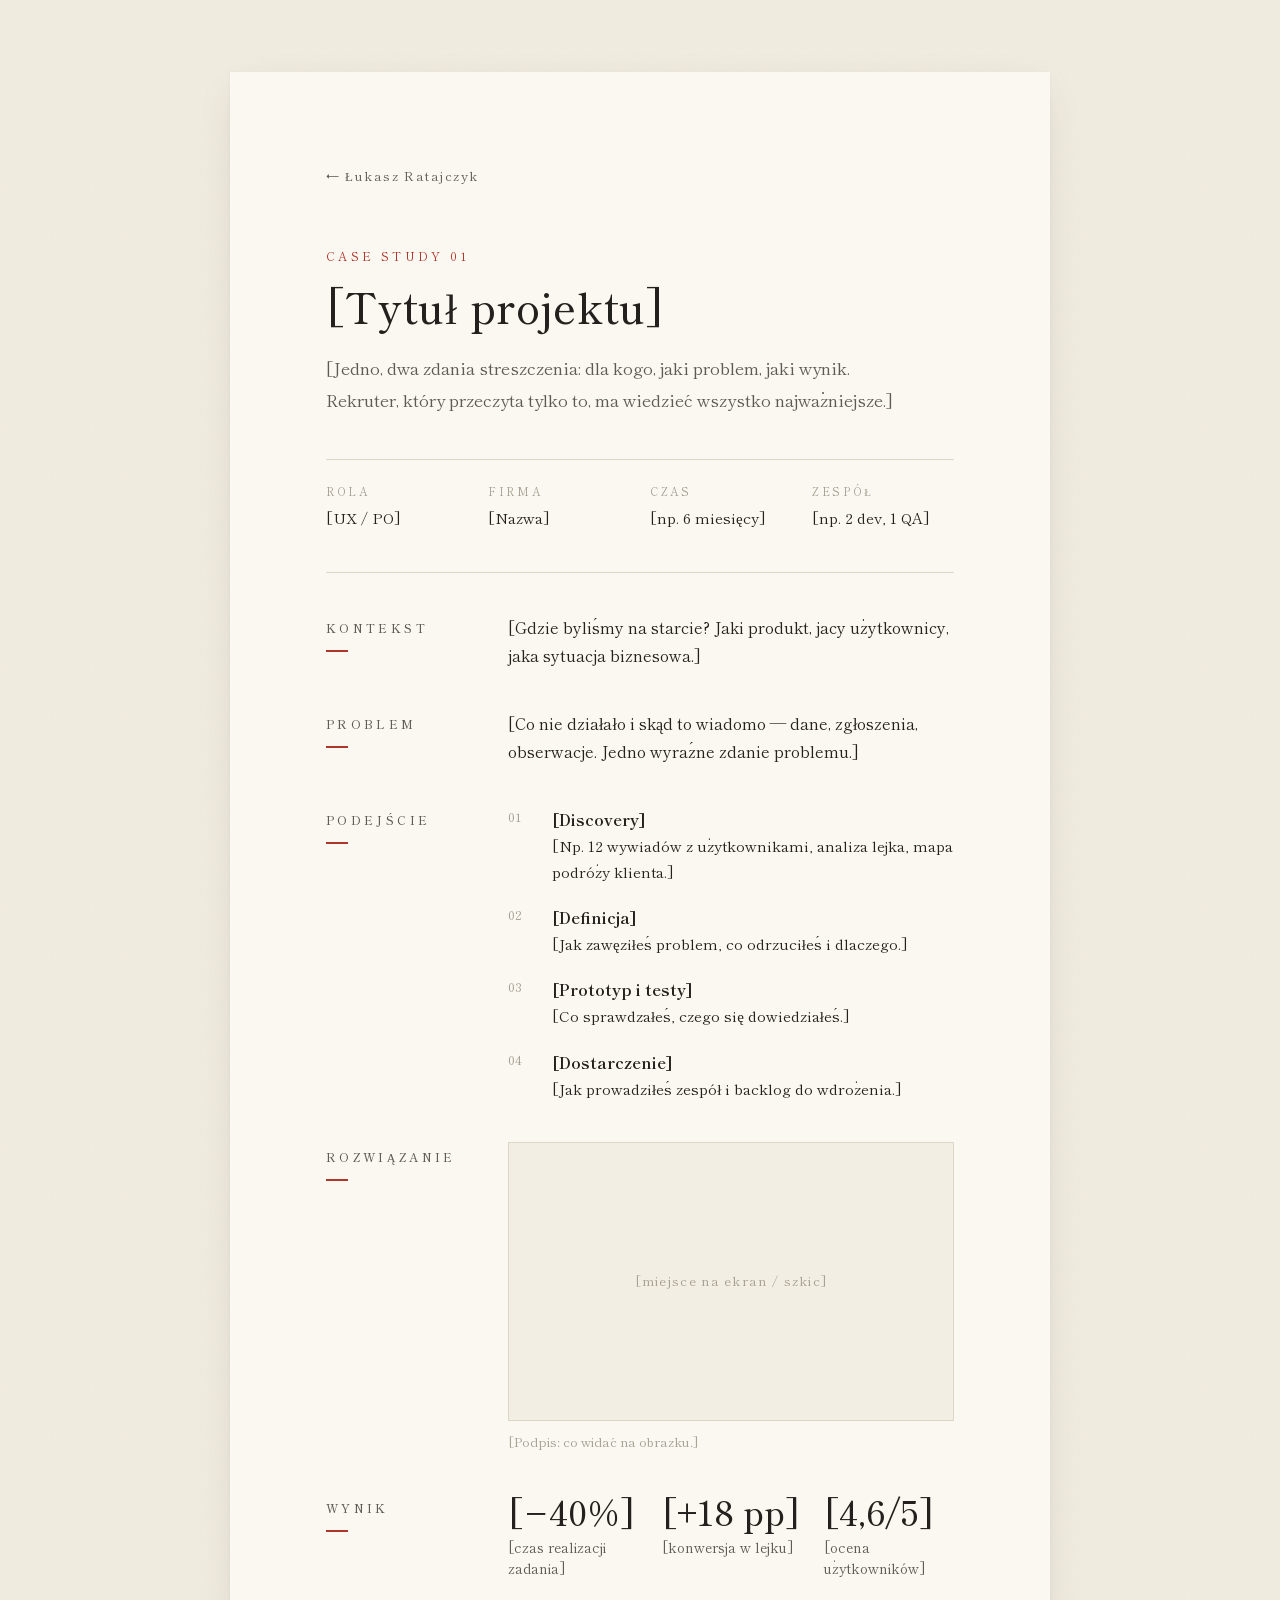
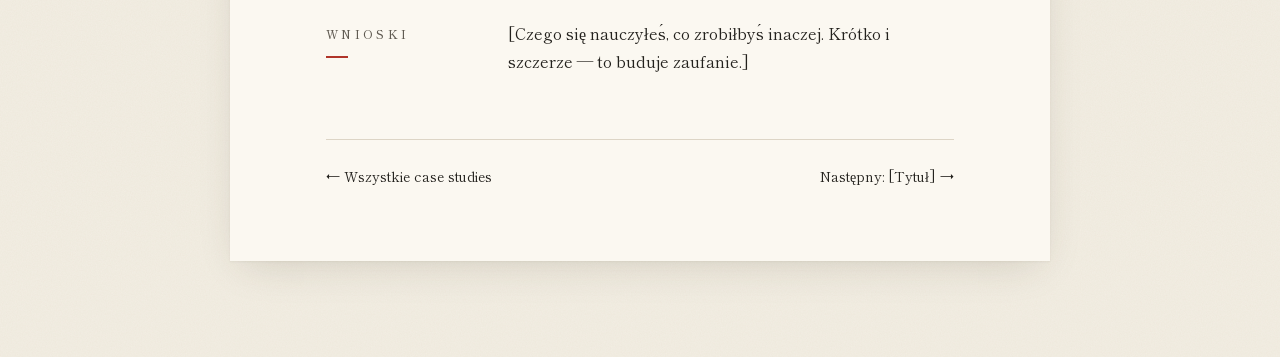
==== case-studies/projekt-1.html @ 24501867 "Add typewriter and reveal animations, case studies section and case study template Co-Authored-By: C" ====
<!doctype html>
<html lang="pl">
<head>
  <meta charset="utf-8">
  <meta name="viewport" content="width=device-width, initial-scale=1">
  <title>[Tytuł projektu] — Łukasz Ratajczyk</title>
  <meta name="description" content="Case study: [jedno zdanie o projekcie].">
  <script>
    if (!matchMedia("(prefers-reduced-motion: reduce)").matches) {
      document.documentElement.classList.add("motion");
      setTimeout(function () { if (!window.__cvReady) document.documentElement.classList.remove("motion"); }, 2500);
    }
  </script>
  <link rel="preconnect" href="https://fonts.googleapis.com">
  <link rel="preconnect" href="https://fonts.gstatic.com" crossorigin>
  <link href="https://fonts.googleapis.com/css2?family=Shippori+Mincho:wght@400;500;700&display=swap" rel="stylesheet">
  <link rel="stylesheet" href="../styles.css">
</head>
<body>

  <main class="sheet">

    <a class="back" href="../index.html#case-studies">← Łukasz Ratajczyk</a>

    <header>
      <p class="eyebrow" data-reveal="intro">Case study 01</p>
      <h1 class="cs-title" data-type>[Tytuł projektu]</h1>
      <p class="cs-lead" data-reveal="intro">[Jedno, dwa zdania streszczenia: dla kogo, jaki problem, jaki wynik. Rekruter, który przeczyta tylko to, ma wiedzieć wszystko najważniejsze.]</p>
    </header>

    <dl class="facts" data-reveal="intro">
      <div><dt>Rola</dt><dd>[UX / PO]</dd></div>
      <div><dt>Firma</dt><dd>[Nazwa]</dd></div>
      <div><dt>Czas</dt><dd>[np. 6 miesięcy]</dd></div>
      <div><dt>Zespół</dt><dd>[np. 2 dev, 1 QA]</dd></div>
    </dl>

    <section class="block">
      <h2 class="label">Kontekst</h2>
      <div class="content">
        <p>[Gdzie byliśmy na starcie? Jaki produkt, jacy użytkownicy, jaka sytuacja biznesowa.]</p>
      </div>
    </section>

    <section class="block">
      <h2 class="label">Problem</h2>
      <div class="content">
        <p>[Co nie działało i skąd to wiadomo — dane, zgłoszenia, obserwacje. Jedno wyraźne zdanie problemu.]</p>
      </div>
    </section>

    <section class="block">
      <h2 class="label">Podejście</h2>
      <div class="content">
        <ol class="steps">
          <li>
            <h3>[Discovery]</h3>
            <p>[Np. 12 wywiadów z użytkownikami, analiza lejka, mapa podróży klienta.]</p>
          </li>
          <li>
            <h3>[Definicja]</h3>
            <p>[Jak zawęziłeś problem, co odrzuciłeś i dlaczego.]</p>
          </li>
          <li>
            <h3>[Prototyp i testy]</h3>
            <p>[Co sprawdzałeś, czego się dowiedziałeś.]</p>
          </li>
          <li>
            <h3>[Dostarczenie]</h3>
            <p>[Jak prowadziłeś zespół i backlog do wdrożenia.]</p>
          </li>
        </ol>
      </div>
    </section>

    <section class="block">
      <h2 class="label">Rozwiązanie</h2>
      <div class="content">
        <figure class="figure">
          <div class="figure__frame">[miejsce na ekran / szkic]</div>
          <figcaption>[Podpis: co widać na obrazku.]</figcaption>
        </figure>
      </div>
    </section>

    <section class="block">
      <h2 class="label">Wynik</h2>
      <div class="content metrics">
        <div><strong>[−40%]</strong><span>[czas realizacji zadania]</span></div>
        <div><strong>[+18 pp]</strong><span>[konwersja w lejku]</span></div>
        <div><strong>[4,6/5]</strong><span>[ocena użytkowników]</span></div>
      </div>
    </section>

    <section class="block">
      <h2 class="label">Wnioski</h2>
      <div class="content">
        <p>[Czego się nauczyłeś, co zrobiłbyś inaczej. Krótko i szczerze — to buduje zaufanie.]</p>
      </div>
    </section>

    <nav class="pager" aria-label="Case studies">
      <a href="../index.html#case-studies">← Wszystkie case studies</a>
      <a href="projekt-1.html">Następny: [Tytuł] →</a>
    </nav>

  </main>

  <script src="../main.js" defer></script>
</body>
</html>
---- styles.css ----
/* ─────────────────────────────────────────────
   Papier · tusz · ma (pustka)
   ───────────────────────────────────────────── */

:root {
  --washi: #f3eee3;      /* tło za kartką */
  --paper: #fbf8f1;      /* kartka */
  --ink: #23211d;        /* sumi — tusz */
  --ink-soft: #5f5a51;   /* rozwodniony tusz */
  --ink-faint: #a49d90;  /* ślad pędzla */
  --rule: #ddd5c6;       /* cienka linia */
  --shu: #b0352a;        /* cynober — kolor pieczęci */

  --serif: "Shippori Mincho", "Hiragino Mincho ProN", "Yu Mincho", Georgia, serif;
}

*, *::before, *::after { box-sizing: border-box; }

html { -webkit-text-size-adjust: 100%; }

body {
  margin: 0;
  background-color: var(--washi);
  /* delikatne włókno papieru washi */
  background-image: url("data:image/svg+xml;utf8,<svg xmlns='http://www.w3.org/2000/svg' width='240' height='240'><filter id='n'><feTurbulence type='fractalNoise' baseFrequency='0.8' numOctaves='3' stitchTiles='stitch'/><feColorMatrix values='0 0 0 0 0.35  0 0 0 0 0.3  0 0 0 0 0.22  0 0 0 0.07 0'/></filter><rect width='100%' height='100%' filter='url(%23n)'/></svg>");
  color: var(--ink);
  font-family: var(--serif);
  font-size: 16px;
  line-height: 1.75;
  font-feature-settings: "palt" 0;
  -webkit-font-smoothing: antialiased;
}

a { color: inherit; text-decoration: none; border-bottom: 1px solid var(--rule); transition: border-color .2s; }
a:hover { border-color: var(--shu); }

/* ── Pasek akcji ───────────────────────────── */

.toolbar {
  position: fixed;
  top: 20px;
  right: 24px;
  z-index: 10;
  display: flex;
  align-items: center;
  gap: 20px;
}

.toolbar__link {
  font-size: 13px;
  letter-spacing: .08em;
  border-bottom-color: transparent;
}

.toolbar__print {
  display: inline-flex;
  align-items: center;
  gap: .5em;
  padding: .55em 1.1em;
  font: 500 13px/1 var(--serif);
  letter-spacing: .08em;
  color: var(--ink);
  background: var(--paper);
  border: 1px solid var(--ink);
  border-radius: 0;
  cursor: pointer;
  transition: background .2s, color .2s;
}
.toolbar__print svg { width: 15px; height: 15px; fill: none; stroke: currentColor; stroke-width: 1.4; }
.toolbar__print:hover { background: var(--ink); color: var(--paper); }
.toolbar__print:focus-visible { outline: 2px solid var(--shu); outline-offset: 3px; }

/* ── Kartka ────────────────────────────────── */

.sheet {
  position: relative;
  max-width: 820px;
  margin: 72px auto 96px;
  padding: 88px 96px 72px;
  background: var(--paper);
  box-shadow: 0 1px 2px rgba(60, 50, 30, .06), 0 12px 40px -12px rgba(60, 50, 30, .18);
  overflow: hidden;
}

.enso {
  position: absolute;
  top: -38px;
  right: -46px;
  width: 300px;
  height: 300px;
  color: var(--ink);
  opacity: .055;
  pointer-events: none;
}

/* ── Nagłówek ──────────────────────────────── */

.masthead {
  display: flex;
  justify-content: space-between;
  align-items: flex-start;
  gap: 32px;
}

.name {
  margin: 0;
  font-size: clamp(34px, 6vw, 48px);
  font-weight: 500;
  line-height: 1.15;
  letter-spacing: .04em;
}

.role {
  margin: 14px 0 0;
  font-size: 14px;
  letter-spacing: .22em;
  text-transform: uppercase;
  color: var(--ink-soft);
}

.hanko {
  flex: none;
  display: grid;
  place-items: center;
  width: 52px;
  height: 52px;
  margin-top: 6px;
  border: 2px solid var(--shu);
  border-radius: 4px;
  color: var(--shu);
  font-weight: 700;
  font-size: 17px;
  line-height: 1;
  transform: rotate(-3deg);
  opacity: .9;
  -webkit-print-color-adjust: exact;
  print-color-adjust: exact;
}
.hanko span + span { margin-top: -6px; }

.contact {
  display: flex;
  flex-wrap: wrap;
  gap: 4px 28px;
  margin: 36px 0 0;
  padding: 0 0 40px;
  list-style: none;
  font-size: 14px;
  color: var(--ink-soft);
  border-bottom: 1px solid var(--rule);
}

/* ── Sekcje ────────────────────────────────── */

.block {
  display: grid;
  grid-template-columns: 150px 1fr;
  gap: 32px;
  padding: 40px 0 0;
}

.label {
  margin: 0;
  padding-top: 4px;
  font-size: 12px;
  font-weight: 500;
  letter-spacing: .28em;
  text-transform: uppercase;
  color: var(--ink-soft);
}
.label::after {
  content: "";
  display: block;
  width: 22px;
  height: 2px;
  margin-top: 12px;
  background: var(--shu);
  -webkit-print-color-adjust: exact;
  print-color-adjust: exact;
}

.content > :first-child { margin-top: 0; }
.content p { margin: 0; }

.lead { font-size: 17px; line-height: 1.85; }

/* ── Doświadczenie ─────────────────────────── */

.job { break-inside: avoid; }
.job + .job { margin-top: 32px; }

.job__when {
  font-size: 13px;
  letter-spacing: .1em;
  color: var(--ink-faint);
}
.job__title {
  margin: 2px 0 0;
  font-size: 18px;
  font-weight: 700;
  letter-spacing: .02em;
}
.job__org { color: var(--ink-soft); font-size: 15px; }

.job__points {
  margin: 10px 0 0;
  padding: 0;
  list-style: none;
  font-size: 15px;
}
.job__points li {
  position: relative;
  padding-left: 22px;
}
.job__points li::before {
  content: "";
  position: absolute;
  left: 2px;
  top: .85em;
  width: 10px;
  height: 1px;
  background: var(--ink-faint);
}

/* ── Kompetencje ───────────────────────────── */

.skills {
  display: grid;
  grid-template-columns: 1fr 1fr;
  gap: 24px 40px;
}
.skills h3 {
  margin: 0 0 4px;
  font-size: 15px;
  font-weight: 700;
}
.skills p { font-size: 14px; color: var(--ink-soft); line-height: 1.7; }

/* ── Stopka ────────────────────────────────── */

.colophon {
  margin-top: 56px;
  padding-top: 20px;
  border-top: 1px solid var(--rule);
}
.consent { margin: 0; font-size: 11px; line-height: 1.6; color: var(--ink-faint); }


/* ── Case studies (lista) ──────────────────── */

.cases { margin: 0; padding: 0; list-style: none; }
.cases > li + li { border-top: 1px solid var(--rule); }

.case {
  display: grid;
  grid-template-columns: 44px 1fr 24px;
  gap: 16px;
  align-items: baseline;
  padding: 20px 0;
  border: 0;
}
.cases > li:first-child .case { padding-top: 0; }

.case__no {
  font-size: 22px;
  font-weight: 400;
  line-height: 1;
  color: var(--ink-faint);
  transition: color .4s;
}
.case__body { display: block; }
.case__title {
  display: inline;
  font-size: 18px;
  font-weight: 700;
  /* pociągnięcie pędzla pod tytułem przy najechaniu */
  background: linear-gradient(var(--shu), var(--shu)) no-repeat 0 100% / 0 1px;
  transition: background-size .6s cubic-bezier(.2, .6, .2, 1);
}
.case__summary { display: block; margin-top: 4px; font-size: 15px; }
.case__meta {
  display: block;
  margin-top: 6px;
  font-size: 12px;
  letter-spacing: .12em;
  color: var(--ink-faint);
}
.case__arrow {
  color: var(--ink-faint);
  transform: translateX(-6px);
  opacity: 0;
  transition: transform .4s, opacity .4s, color .4s;
}
.case:hover .case__title,
.case:focus-visible .case__title { background-size: 100% 1px; }
.case:hover .case__no { color: var(--shu); }
.case:hover .case__arrow,
.case:focus-visible .case__arrow { opacity: 1; transform: none; color: var(--shu); }
.case:focus-visible { outline: 2px solid var(--shu); outline-offset: 6px; }

/* ── Strona case study ─────────────────────── */

.back {
  display: inline-block;
  margin-bottom: 56px;
  font-size: 13px;
  letter-spacing: .12em;
  color: var(--ink-soft);
  border-bottom-color: transparent;
}
.back:hover { color: var(--ink); }

.eyebrow {
  margin: 0 0 14px;
  font-size: 12px;
  letter-spacing: .28em;
  text-transform: uppercase;
  color: var(--shu);
}

.cs-title {
  margin: 0;
  font-size: clamp(30px, 5vw, 42px);
  font-weight: 500;
  line-height: 1.25;
  letter-spacing: .02em;
}

.cs-lead {
  margin: 20px 0 0;
  max-width: 34em;
  font-size: 17px;
  line-height: 1.85;
  color: var(--ink-soft);
}

.facts {
  display: grid;
  grid-template-columns: repeat(4, 1fr);
  gap: 20px;
  margin: 44px 0 0;
  padding: 22px 0 40px;
  border-top: 1px solid var(--rule);
  border-bottom: 1px solid var(--rule);
}
.facts dt {
  font-size: 11px;
  letter-spacing: .24em;
  text-transform: uppercase;
  color: var(--ink-faint);
}
.facts dd { margin: 4px 0 0; font-size: 15px; }

.steps { margin: 0; padding: 0; list-style: none; counter-reset: step; }
.steps > li { counter-increment: step; position: relative; padding-left: 44px; }
.steps > li + li { margin-top: 18px; }
.steps > li::before {
  content: counter(step, decimal-leading-zero);
  position: absolute;
  left: 0;
  top: 1px;
  font-size: 13px;
  color: var(--ink-faint);
}
.steps h3 { margin: 0; font-size: 16px; font-weight: 700; }
.steps p { font-size: 15px; }

.figure { margin: 0; }
.figure__frame {
  display: grid;
  place-items: center;
  aspect-ratio: 16 / 10;
  background: var(--washi);
  border: 1px solid var(--rule);
  color: var(--ink-faint);
  font-size: 13px;
  letter-spacing: .1em;
}
.figure__frame img { width: 100%; height: 100%; object-fit: cover; }
.figure figcaption { margin-top: 10px; font-size: 13px; color: var(--ink-faint); }

.metrics {
  display: grid;
  grid-template-columns: repeat(3, 1fr);
  gap: 24px;
}
.metrics strong {
  display: block;
  font-size: 34px;
  font-weight: 500;
  line-height: 1.1;
  white-space: nowrap;
  color: var(--ink);
}
.metrics span { display: block; margin-top: 6px; font-size: 14px; color: var(--ink-soft); line-height: 1.5; }

.pager {
  display: flex;
  justify-content: space-between;
  gap: 24px;
  margin-top: 64px;
  padding-top: 24px;
  border-top: 1px solid var(--rule);
  font-size: 14px;
}
.pager a { border-bottom-color: transparent; }
.pager a:hover { color: var(--shu); }

.print-only { display: none; }

.sr-only {
  position: absolute;
  width: 1px; height: 1px;
  padding: 0; margin: -1px;
  overflow: hidden;
  clip: rect(0 0 0 0);
  white-space: nowrap;
  border: 0;
}

/* ─────────────────────────────────────────────
   Ruch — tylko gdy JS i brak „ogranicz ruch”
   ───────────────────────────────────────────── */

/* maszyna do pisania */
.motion [data-type] { visibility: hidden; }
.motion [data-type].typing { visibility: visible; }
.ch { opacity: 0; transition: opacity .16s ease-out; }
.ch.on { opacity: 1; }
.caret {
  display: inline-block;
  width: 2px;
  height: .82em;
  margin: 0 -4px 0 2px;
  vertical-align: -.04em;
  background: var(--shu);
}
.caret--idle { animation: blink 1.05s steps(1) 3, caret-out .8s ease 3.15s forwards; }
@keyframes blink { 50% { opacity: 0; } }
@keyframes caret-out { to { opacity: 0; } }

/* łagodne pojawianie się */
.motion [data-reveal] {
  opacity: 0;
  transform: translateY(12px);
  transition: opacity 1.1s cubic-bezier(.2, .6, .2, 1), transform 1.1s cubic-bezier(.2, .6, .2, 1);
  transition-delay: var(--d, 0s);
}
.motion [data-reveal].in { opacity: 1; transform: none; }

/* kreska pod etykietą sekcji rysuje się po wejściu */
.motion .block .label::after { width: 0; transition: width .9s cubic-bezier(.2, .6, .2, 1) .3s; }
.motion .block.in .label::after { width: 22px; }

/* ensō kreślone pędzlem */
.motion .enso path { stroke-dasharray: 1; stroke-dashoffset: 1; }
.motion.drawing .enso path { animation: draw 2.6s cubic-bezier(.6, .1, .3, 1) .2s forwards; }
@keyframes draw { to { stroke-dashoffset: 0; } }

/* przyłożenie pieczęci */
.motion .hanko { opacity: 0; transform: rotate(-3deg) scale(1.35); }
.motion.stamped .hanko { animation: stamp .45s cubic-bezier(.3, 1.4, .5, 1) forwards; }
@keyframes stamp {
  0%   { opacity: 0;  transform: rotate(-3deg) scale(1.35); }
  60%  { opacity: .95; }
  100% { opacity: .9; transform: rotate(-3deg) scale(1); }
}

/* ── Telefon ───────────────────────────────── */

@media (max-width: 720px) {
  .sheet { margin: 0; padding: 72px 16px 48px; box-shadow: none; }
  .toolbar { position: absolute; top: 12px; right: 16px; }
  .enso { width: 200px; height: 200px; top: -30px; right: -50px; }
  .block { grid-template-columns: 1fr; gap: 14px; padding-top: 36px; }
  .skills { grid-template-columns: 1fr; gap: 18px; }
  .toolbar { gap: 14px; }
  .case { grid-template-columns: 34px 1fr; }
  .case__arrow { display: none; }
  .facts { grid-template-columns: 1fr 1fr; }
  .metrics { grid-template-columns: 1fr; gap: 18px; }
  .back { margin-bottom: 40px; }
}

/* ─────────────────────────────────────────────
   Druk / PDF — A4, czysta kartka
   ───────────────────────────────────────────── */

@page {
  size: A4;
  margin: 16mm 18mm 16mm;
}

@media print {
  body { background: #fff; font-size: 10pt; line-height: 1.55; }
  .toolbar, .enso { display: none; }

  .sheet {
    max-width: none;
    margin: 0;
    padding: 0;
    background: none;
    box-shadow: none;
    overflow: visible;
  }

  a { border: 0; }

  .name { font-size: 26pt; }
  .role { font-size: 9pt; margin-top: 8pt; }
  .hanko { width: 38px; height: 38px; font-size: 12pt; }

  .contact { margin-top: 16pt; padding-bottom: 18pt; font-size: 9pt; }
  .block { grid-template-columns: 34mm 1fr; gap: 8mm; padding-top: 16pt; }
  .label { font-size: 8pt; }
  .lead { font-size: 10.5pt; line-height: 1.7; }

  .job + .job { margin-top: 13pt; }
  .job__when { font-size: 8.5pt; }
  .job__title { font-size: 11.5pt; }
  .job__org, .job__points { font-size: 9.5pt; }
  .job__points { margin-top: 4pt; }

  .skills { gap: 10pt 24pt; }
  .skills h3 { font-size: 10pt; }
  .skills p { font-size: 9pt; line-height: 1.55; }

  .colophon { margin-top: 22pt; padding-top: 10pt; }
  .consent { font-size: 7.5pt; }

  /* animacje nigdy nie ukrywają treści na papierze */
  [data-reveal], [data-type], .ch, .hanko { opacity: 1 !important; transform: none !important; visibility: visible !important; transition: none !important; animation: none !important; }
  .hanko { opacity: .9 !important; transform: rotate(-3deg) !important; }
  .caret, .back, .pager { display: none !important; }
  .block .label::after { width: 22px !important; }

  /* CV na papierze: case studies tylko jako link w stopce */
  #case-studies { display: none; }
  .print-only { display: block; margin: 0 0 6pt; font-size: 8.5pt; color: var(--ink-soft); }

  /* strona case study w druku */
  .cs-title { font-size: 22pt; }
  .cs-lead { font-size: 10.5pt; margin-top: 10pt; }
  .facts { margin-top: 18pt; padding: 10pt 0 14pt; }
  .facts dd { font-size: 9.5pt; }
  .steps p, .metrics span { font-size: 9.5pt; }
  .metrics strong { font-size: 22pt; }
  .figure { break-inside: avoid; }
}
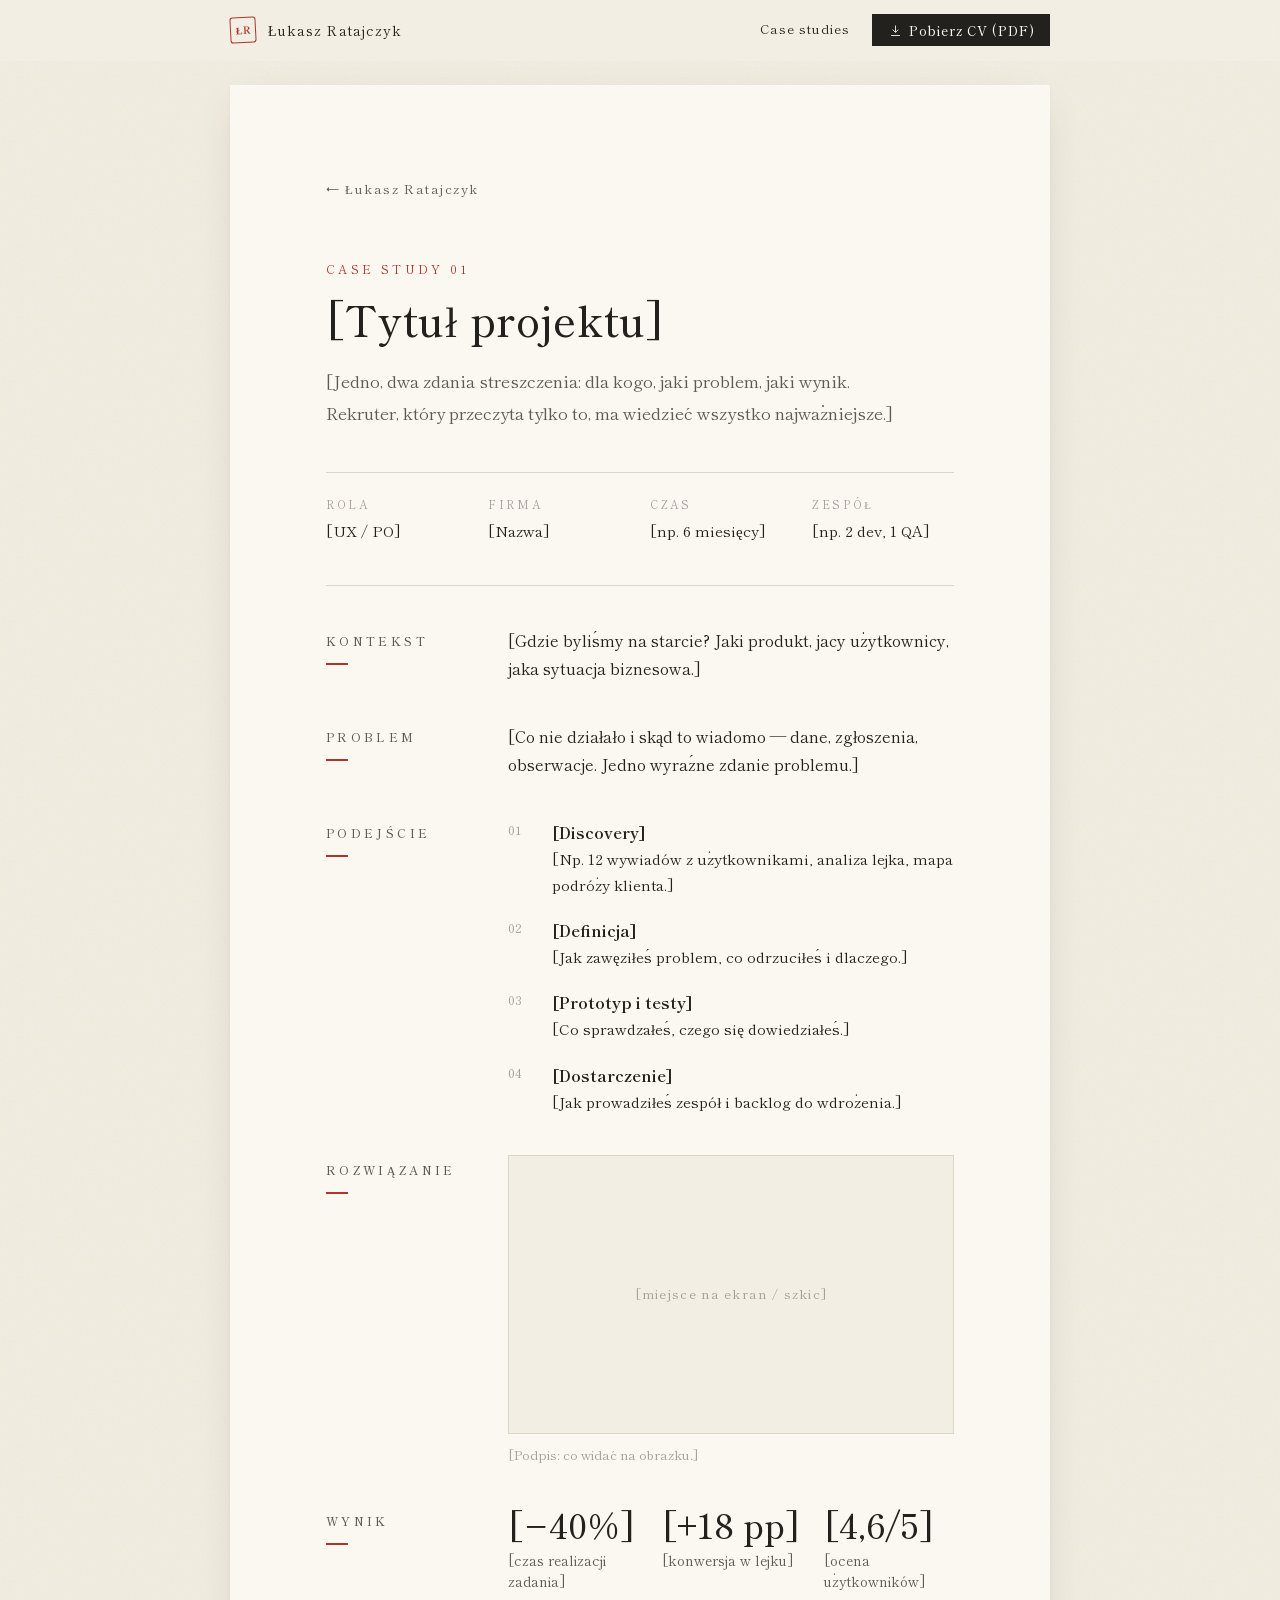
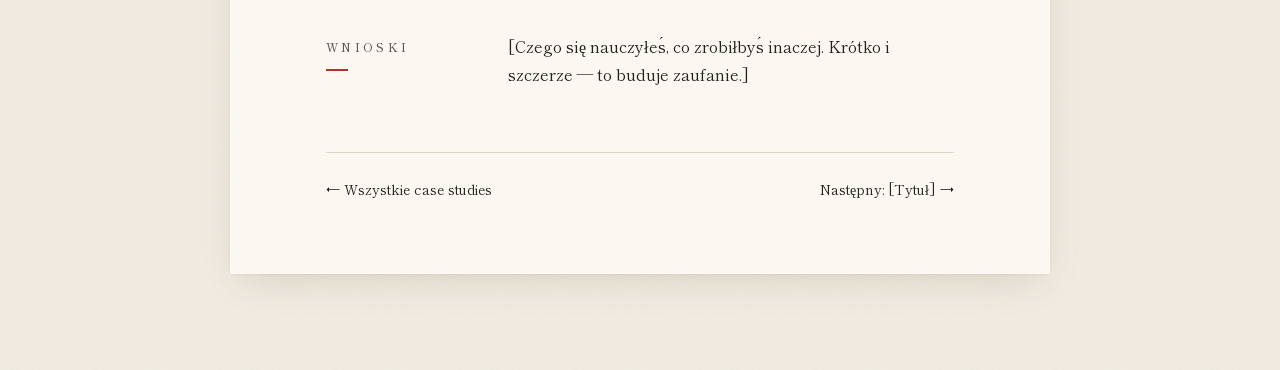
==== commit c7e659e1: "Add sticky header with CV print button and clickable site link in print version Co-Authored-By: Clau" ====
--- a/case-studies/projekt-1.html
+++ b/case-studies/projekt-1.html
@@ -17,6 +17,22 @@
   <link rel="stylesheet" href="../styles.css">
 </head>
 <body>
+
+  <header class="topbar topbar--always">
+    <div class="topbar__inner">
+      <a class="topbar__brand" href="../index.html" aria-label="Łukasz Ratajczyk — strona główna">
+        <span class="topbar__seal" aria-hidden="true">ŁR</span>
+        <span class="topbar__name">Łukasz Ratajczyk</span>
+      </a>
+      <nav class="topbar__nav" aria-label="Akcje">
+        <a class="topbar__link" href="../index.html#case-studies">Case studies</a>
+        <a class="topbar__print" href="../index.html?druk">
+          <svg viewBox="0 0 24 24" aria-hidden="true"><path d="M12 4v11m0 0-4.5-4.5M12 15l4.5-4.5M5 20h14"/></svg>
+          <span>Pobierz CV<span class="topbar__long"> (PDF)</span></span>
+        </a>
+      </nav>
+    </div>
+  </header>
 
   <main class="sheet">
 
--- a/styles.css
+++ b/styles.css
@@ -34,48 +34,88 @@
 a { color: inherit; text-decoration: none; border-bottom: 1px solid var(--rule); transition: border-color .2s; }
 a:hover { border-color: var(--shu); }
 
-/* ── Pasek akcji ───────────────────────────── */
-
-.toolbar {
-  position: fixed;
-  top: 20px;
-  right: 24px;
-  z-index: 10;
+/* ── Przyklejony nagłówek ──────────────────── */
+
+.topbar {
+  position: sticky;
+  top: 0;
+  z-index: 20;
+  background: rgba(243, 238, 227, .82);
+  -webkit-backdrop-filter: blur(10px);
+  backdrop-filter: blur(10px);
+  border-bottom: 1px solid transparent;
+  transition: border-color .4s, background .4s;
+}
+.topbar.is-scrolled { border-bottom-color: var(--rule); background: rgba(243, 238, 227, .97); }
+
+.topbar__inner {
   display: flex;
   align-items: center;
-  gap: 20px;
-}
-
-.toolbar__link {
+  justify-content: space-between;
+  gap: 16px;
+  max-width: 820px;
+  height: 60px;
+  margin: 0 auto;
+}
+
+.topbar__brand {
+  display: inline-flex;
+  align-items: center;
+  gap: 12px;
+  border: 0;
+  font-size: 14px;
+  letter-spacing: .08em;
+}
+.topbar__seal {
+  display: grid;
+  place-items: center;
+  width: 26px;
+  height: 26px;
+  border: 1.5px solid var(--shu);
+  border-radius: 3px;
+  color: var(--shu);
+  font-size: 10px;
+  font-weight: 700;
+  letter-spacing: 0;
+  transform: rotate(-3deg);
+}
+/* nazwisko w pasku pojawia się dopiero, gdy duży nagłówek zniknie z widoku */
+.topbar__name { opacity: 0; transform: translateY(4px); transition: opacity .5s, transform .5s; }
+.topbar.show-name .topbar__name,
+.topbar--always .topbar__name { opacity: 1; transform: none; }
+
+.topbar__nav { display: flex; align-items: center; gap: 22px; }
+
+.topbar__link {
   font-size: 13px;
   letter-spacing: .08em;
   border-bottom-color: transparent;
 }
 
-.toolbar__print {
+.topbar__print {
   display: inline-flex;
   align-items: center;
   gap: .5em;
-  padding: .55em 1.1em;
+  padding: .6em 1.1em;
   font: 500 13px/1 var(--serif);
   letter-spacing: .08em;
-  color: var(--ink);
-  background: var(--paper);
+  color: var(--paper);
+  background: var(--ink);
   border: 1px solid var(--ink);
   border-radius: 0;
   cursor: pointer;
-  transition: background .2s, color .2s;
-}
-.toolbar__print svg { width: 15px; height: 15px; fill: none; stroke: currentColor; stroke-width: 1.4; }
-.toolbar__print:hover { background: var(--ink); color: var(--paper); }
-.toolbar__print:focus-visible { outline: 2px solid var(--shu); outline-offset: 3px; }
+  transition: background .25s, border-color .25s;
+}
+.topbar__print svg { width: 15px; height: 15px; fill: none; stroke: currentColor; stroke-width: 1.4; }
+.topbar__print:hover { background: var(--shu); border-color: var(--shu); }
+.topbar__print:focus-visible { outline: 2px solid var(--shu); outline-offset: 3px; }
 
 /* ── Kartka ────────────────────────────────── */
 
 .sheet {
   position: relative;
   max-width: 820px;
-  margin: 72px auto 96px;
+  margin: 24px auto 96px;
   padding: 88px 96px 72px;
   background: var(--paper);
   box-shadow: 0 1px 2px rgba(60, 50, 30, .06), 0 12px 40px -12px rgba(60, 50, 30, .18);
@@ -469,12 +509,17 @@
 /* ── Telefon ───────────────────────────────── */
 
 @media (max-width: 720px) {
-  .sheet { margin: 0; padding: 72px 16px 48px; box-shadow: none; }
-  .toolbar { position: absolute; top: 12px; right: 16px; }
+  .sheet { margin: 0; padding: 40px 16px 48px; box-shadow: none; }
+  .topbar__inner { height: 54px; padding: 0 16px; }
+  .topbar__long { display: none; }
+  .topbar__nav { gap: 16px; }
+}
+
+@media (max-width: 480px) {
+  .topbar__name { display: none; }
   .enso { width: 200px; height: 200px; top: -30px; right: -50px; }
   .block { grid-template-columns: 1fr; gap: 14px; padding-top: 36px; }
   .skills { grid-template-columns: 1fr; gap: 18px; }
-  .toolbar { gap: 14px; }
   .case { grid-template-columns: 34px 1fr; }
   .case__arrow { display: none; }
   .facts { grid-template-columns: 1fr 1fr; }
@@ -493,7 +538,7 @@
 
 @media print {
   body { background: #fff; font-size: 10pt; line-height: 1.55; }
-  .toolbar, .enso { display: none; }
+  .topbar, .enso { display: none !important; }
 
   .sheet {
     max-width: none;
@@ -536,7 +581,11 @@
 
   /* CV na papierze: case studies tylko jako link w stopce */
   #case-studies { display: none; }
-  .print-only { display: block; margin: 0 0 6pt; font-size: 8.5pt; color: var(--ink-soft); }
+  .print-only { display: block; }
+  li.print-only { display: list-item; }
+  .colophon .print-only { margin: 0 0 6pt; font-size: 8.5pt; color: var(--ink-soft); }
+  /* linki w PDF są klikalne — w druku delikatnie zaznaczone cynobrem */
+  .print-only a { color: var(--shu); border-bottom: .5pt solid var(--shu); -webkit-print-color-adjust: exact; print-color-adjust: exact; }
 
   /* strona case study w druku */
   .cs-title { font-size: 22pt; }
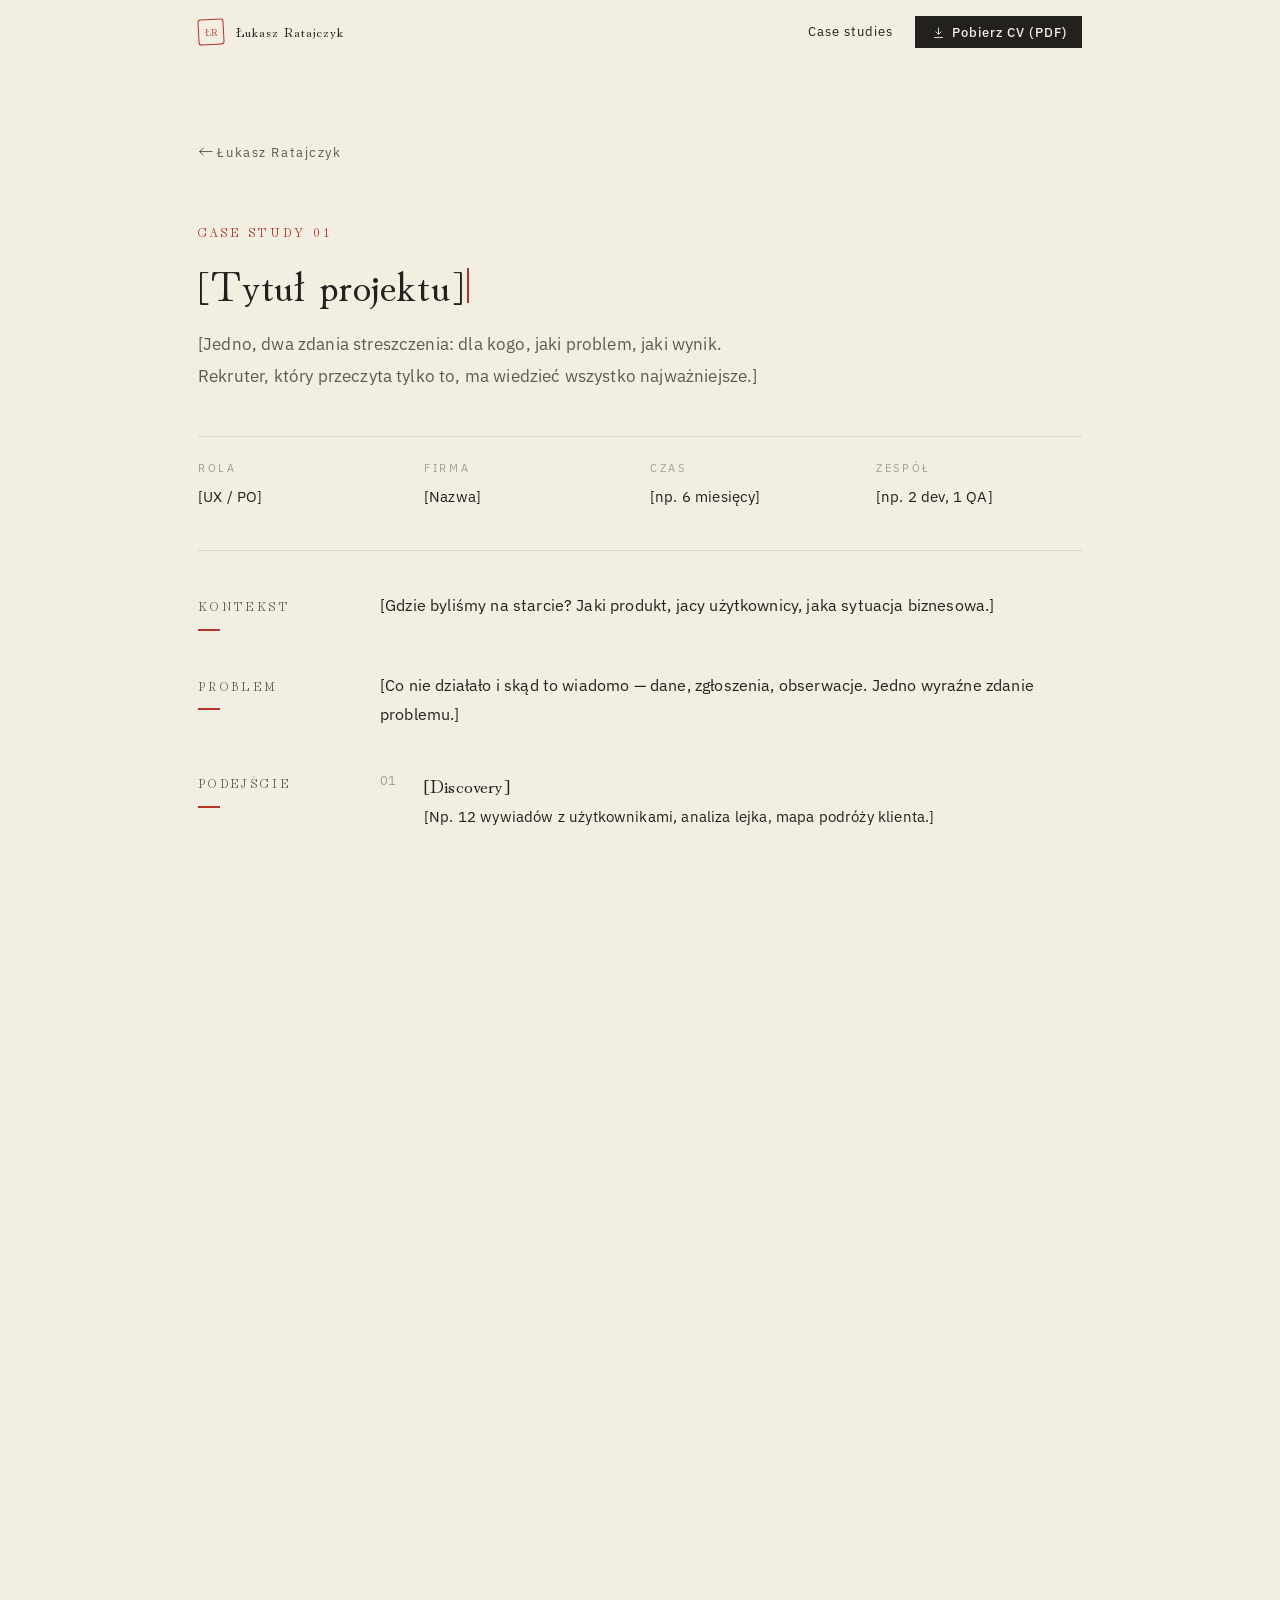
==== commit 4a8e8855: "Flat ecru background, wider gutters, Hina Mincho headings with IBM Plex Sans body Shippori Mincho la" ====
--- a/case-studies/projekt-1.html
+++ b/case-studies/projekt-1.html
@@ -13,7 +13,7 @@
   </script>
   <link rel="preconnect" href="https://fonts.googleapis.com">
   <link rel="preconnect" href="https://fonts.gstatic.com" crossorigin>
-  <link href="https://fonts.googleapis.com/css2?family=Shippori+Mincho:wght@400;500;700&display=swap" rel="stylesheet">
+  <link href="https://fonts.googleapis.com/css2?family=Hina+Mincho&family=IBM+Plex+Sans:wght@300;400;500&display=swap" rel="stylesheet">
   <link rel="stylesheet" href="../styles.css">
 </head>
 <body>
@@ -36,7 +36,7 @@
 
   <main class="sheet">
 
-    <a class="back" href="../index.html#case-studies">← Łukasz Ratajczyk</a>
+    <a class="back" href="../index.html#case-studies"><svg class="arrow arrow--back" viewBox="0 0 20 12" aria-hidden="true"><path d="M1 6h17m-5-4.5L18 6l-5 4.5"/></svg> Łukasz Ratajczyk</a>
 
     <header>
       <p class="eyebrow" data-reveal="intro">Case study 01</p>
@@ -116,8 +116,8 @@
     </section>
 
     <nav class="pager" aria-label="Case studies">
-      <a href="../index.html#case-studies">← Wszystkie case studies</a>
-      <a href="projekt-1.html">Następny: [Tytuł] →</a>
+      <a href="../index.html#case-studies"><svg class="arrow arrow--back" viewBox="0 0 20 12" aria-hidden="true"><path d="M1 6h17m-5-4.5L18 6l-5 4.5"/></svg> Wszystkie case studies</a>
+      <a href="projekt-1.html">Następny: [Tytuł] <svg class="arrow" viewBox="0 0 20 12" aria-hidden="true"><path d="M1 6h17m-5-4.5L18 6l-5 4.5"/></svg></a>
     </nav>
 
   </main>
--- a/styles.css
+++ b/styles.css
@@ -3,15 +3,19 @@
    ───────────────────────────────────────────── */
 
 :root {
-  --washi: #f3eee3;      /* tło za kartką */
-  --paper: #fbf8f1;      /* kartka */
+  --washi: #f3eee2;      /* ecru — tło całej strony */
+  --paper: #f3eee2;
+  --tint: #ebe4d4;       /* odrobinę ciemniejsze ecru (ramki, placeholdery) */
   --ink: #23211d;        /* sumi — tusz */
   --ink-soft: #5f5a51;   /* rozwodniony tusz */
   --ink-faint: #a49d90;  /* ślad pędzla */
   --rule: #ddd5c6;       /* cienka linia */
   --shu: #b0352a;        /* cynober — kolor pieczęci */
 
-  --serif: "Shippori Mincho", "Hiragino Mincho ProN", "Yu Mincho", Georgia, serif;
+  --serif: "Hina Mincho", "Hiragino Mincho ProN", "Yu Mincho", Georgia, serif;
+  --sans: "IBM Plex Sans", "Helvetica Neue", system-ui, sans-serif;
+
+  --gutter: clamp(24px, 10vw, 160px);   /* duży oddech po bokach */
 }
 
 *, *::before, *::after { box-sizing: border-box; }
@@ -20,16 +24,42 @@
 
 body {
   margin: 0;
-  background-color: var(--washi);
-  /* delikatne włókno papieru washi */
-  background-image: url("data:image/svg+xml;utf8,<svg xmlns='http://www.w3.org/2000/svg' width='240' height='240'><filter id='n'><feTurbulence type='fractalNoise' baseFrequency='0.8' numOctaves='3' stitchTiles='stitch'/><feColorMatrix values='0 0 0 0 0.35  0 0 0 0 0.3  0 0 0 0 0.22  0 0 0 0.07 0'/></filter><rect width='100%' height='100%' filter='url(%23n)'/></svg>");
+  background: var(--washi);
   color: var(--ink);
-  font-family: var(--serif);
+  font-family: var(--sans);
   font-size: 16px;
-  line-height: 1.75;
+  font-weight: 400;
+  line-height: 1.8;
+  letter-spacing: .01em;
   font-feature-settings: "palt" 0;
   -webkit-font-smoothing: antialiased;
 }
+
+/* ── Typografia: nagłówki szeryfowe (mincho), treść bezszeryfowa (gothic) ── */
+h1, h2, h3,
+.name, .role, .label, .eyebrow,
+.cs-title, .job__title, .case__title, .case__no,
+.skills h3, .steps h3, .metrics strong,
+.topbar__name, .topbar__seal, .hanko {
+  font-family: var(--serif);
+  /* Hina Mincho ma jedną grubość — hierarchia przez rozmiar, bez sztucznego pogrubiania */
+  font-weight: 400;
+  font-synthesis: none;
+}
+
+.arrow {
+  display: inline-block;
+  width: 1.15em;
+  height: .7em;
+  vertical-align: .05em;
+  fill: none;
+  stroke: currentColor;
+  stroke-width: 1.3;
+  stroke-linecap: round;
+  stroke-linejoin: round;
+}
+.arrow--back { transform: scaleX(-1); }
+.arrow--ne { transform: rotate(-45deg); width: .95em; }
 
 a { color: inherit; text-decoration: none; border-bottom: 1px solid var(--rule); transition: border-color .2s; }
 a:hover { border-color: var(--shu); }
@@ -40,22 +70,23 @@
   position: sticky;
   top: 0;
   z-index: 20;
-  background: rgba(243, 238, 227, .82);
+  background: rgba(243, 238, 226, .86);
   -webkit-backdrop-filter: blur(10px);
   backdrop-filter: blur(10px);
   border-bottom: 1px solid transparent;
   transition: border-color .4s, background .4s;
 }
-.topbar.is-scrolled { border-bottom-color: var(--rule); background: rgba(243, 238, 227, .97); }
+.topbar.is-scrolled { border-bottom-color: var(--rule); background: rgba(243, 238, 226, .97); }
 
 .topbar__inner {
   display: flex;
   align-items: center;
   justify-content: space-between;
   gap: 16px;
-  max-width: 820px;
-  height: 60px;
+  max-width: 1140px;
+  height: 64px;
   margin: 0 auto;
+  padding: 0 var(--gutter);
 }
 
 .topbar__brand {
@@ -75,7 +106,7 @@
   border-radius: 3px;
   color: var(--shu);
   font-size: 10px;
-  font-weight: 700;
+  font-weight: 400;
   letter-spacing: 0;
   transform: rotate(-3deg);
 }
@@ -97,7 +128,7 @@
   align-items: center;
   gap: .5em;
   padding: .6em 1.1em;
-  font: 500 13px/1 var(--serif);
+  font: 500 13px/1 var(--sans);
   letter-spacing: .08em;
   color: var(--paper);
   background: var(--ink);
@@ -114,20 +145,19 @@
 
 .sheet {
   position: relative;
-  max-width: 820px;
-  margin: 24px auto 96px;
-  padding: 88px 96px 72px;
-  background: var(--paper);
-  box-shadow: 0 1px 2px rgba(60, 50, 30, .06), 0 12px 40px -12px rgba(60, 50, 30, .18);
-  overflow: hidden;
+  max-width: 1140px;
+  margin: 0 auto;
+  padding: 72px var(--gutter) 112px;
+  overflow-x: clip;
 }
 
 .enso {
   position: absolute;
-  top: -38px;
-  right: -46px;
-  width: 300px;
-  height: 300px;
+  /* okrąg obejmuje pieczęć */
+  top: -18px;
+  right: 0;
+  width: 244px;
+  height: 244px;
   color: var(--ink);
   opacity: .055;
   pointer-events: none;
@@ -145,7 +175,7 @@
 .name {
   margin: 0;
   font-size: clamp(34px, 6vw, 48px);
-  font-weight: 500;
+  font-weight: 400;
   line-height: 1.15;
   letter-spacing: .04em;
 }
@@ -168,7 +198,7 @@
   border: 2px solid var(--shu);
   border-radius: 4px;
   color: var(--shu);
-  font-weight: 700;
+  font-weight: 400;
   font-size: 17px;
   line-height: 1;
   transform: rotate(-3deg);
@@ -203,7 +233,7 @@
   margin: 0;
   padding-top: 4px;
   font-size: 12px;
-  font-weight: 500;
+  font-weight: 400;
   letter-spacing: .28em;
   text-transform: uppercase;
   color: var(--ink-soft);
@@ -236,8 +266,8 @@
 }
 .job__title {
   margin: 2px 0 0;
-  font-size: 18px;
-  font-weight: 700;
+  font-size: 21px;
+  font-weight: 400;
   letter-spacing: .02em;
 }
 .job__org { color: var(--ink-soft); font-size: 15px; }
@@ -271,8 +301,8 @@
 }
 .skills h3 {
   margin: 0 0 4px;
-  font-size: 15px;
-  font-weight: 700;
+  font-size: 18px;
+  font-weight: 400;
 }
 .skills p { font-size: 14px; color: var(--ink-soft); line-height: 1.7; }
 
@@ -311,8 +341,8 @@
 .case__body { display: block; }
 .case__title {
   display: inline;
-  font-size: 18px;
-  font-weight: 700;
+  font-size: 21px;
+  font-weight: 400;
   /* pociągnięcie pędzla pod tytułem przy najechaniu */
   background: linear-gradient(var(--shu), var(--shu)) no-repeat 0 100% / 0 1px;
   transition: background-size .6s cubic-bezier(.2, .6, .2, 1);
@@ -361,7 +391,7 @@
 .cs-title {
   margin: 0;
   font-size: clamp(30px, 5vw, 42px);
-  font-weight: 500;
+  font-weight: 400;
   line-height: 1.25;
   letter-spacing: .02em;
 }
@@ -402,7 +432,7 @@
   font-size: 13px;
   color: var(--ink-faint);
 }
-.steps h3 { margin: 0; font-size: 16px; font-weight: 700; }
+.steps h3 { margin: 0; font-size: 19px; font-weight: 400; }
 .steps p { font-size: 15px; }
 
 .figure { margin: 0; }
@@ -410,7 +440,7 @@
   display: grid;
   place-items: center;
   aspect-ratio: 16 / 10;
-  background: var(--washi);
+  background: var(--tint);
   border: 1px solid var(--rule);
   color: var(--ink-faint);
   font-size: 13px;
@@ -427,7 +457,7 @@
 .metrics strong {
   display: block;
   font-size: 34px;
-  font-weight: 500;
+  font-weight: 400;
   line-height: 1.1;
   white-space: nowrap;
   color: var(--ink);
@@ -508,16 +538,17 @@
 
 /* ── Telefon ───────────────────────────────── */
 
+
 @media (max-width: 720px) {
-  .sheet { margin: 0; padding: 40px 16px 48px; box-shadow: none; }
-  .topbar__inner { height: 54px; padding: 0 16px; }
+  .sheet { padding: 40px 24px 64px; }
+  .topbar__inner { height: 54px; padding: 0 24px; }
   .topbar__long { display: none; }
   .topbar__nav { gap: 16px; }
 }
 
 @media (max-width: 480px) {
   .topbar__name { display: none; }
-  .enso { width: 200px; height: 200px; top: -30px; right: -50px; }
+  .enso { width: 200px; height: 200px; top: -28px; right: -50px; }
   .block { grid-template-columns: 1fr; gap: 14px; padding-top: 36px; }
   .skills { grid-template-columns: 1fr; gap: 18px; }
   .case { grid-template-columns: 34px 1fr; }
@@ -537,7 +568,7 @@
 }
 
 @media print {
-  body { background: #fff; font-size: 10pt; line-height: 1.55; }
+  body { background: #fff; font-size: 9.5pt; line-height: 1.5; }
   .topbar, .enso { display: none !important; }
 
   .sheet {
@@ -556,18 +587,18 @@
   .hanko { width: 38px; height: 38px; font-size: 12pt; }
 
   .contact { margin-top: 16pt; padding-bottom: 18pt; font-size: 9pt; }
-  .block { grid-template-columns: 34mm 1fr; gap: 8mm; padding-top: 16pt; }
+  .block { grid-template-columns: 34mm 1fr; gap: 8mm; padding-top: 13pt; }
   .label { font-size: 8pt; }
-  .lead { font-size: 10.5pt; line-height: 1.7; }
-
-  .job + .job { margin-top: 13pt; }
+  .lead { font-size: 10pt; line-height: 1.6; }
+
+  .job + .job { margin-top: 11pt; }
   .job__when { font-size: 8.5pt; }
-  .job__title { font-size: 11.5pt; }
+  .job__title { font-size: 13pt; }
   .job__org, .job__points { font-size: 9.5pt; }
   .job__points { margin-top: 4pt; }
 
   .skills { gap: 10pt 24pt; }
-  .skills h3 { font-size: 10pt; }
+  .skills h3 { font-size: 11.5pt; }
   .skills p { font-size: 9pt; line-height: 1.55; }
 
   .colophon { margin-top: 22pt; padding-top: 10pt; }
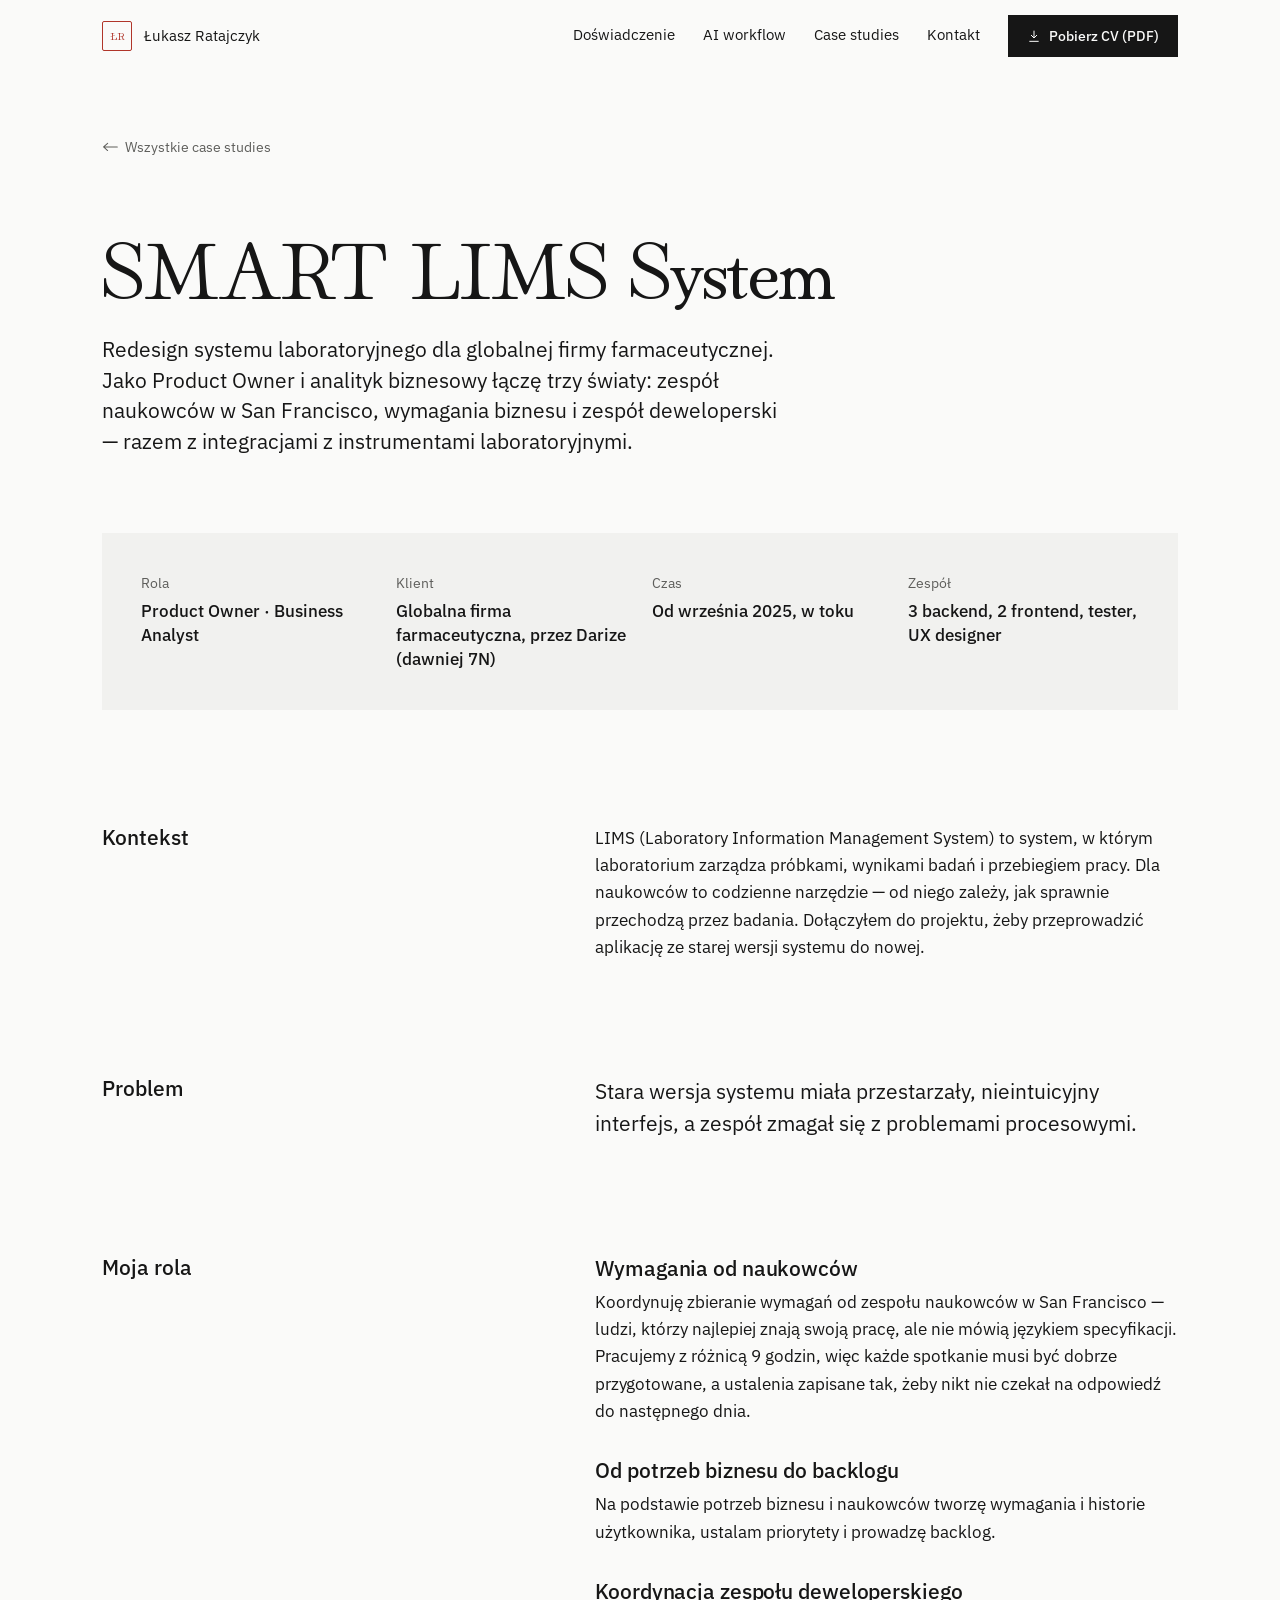
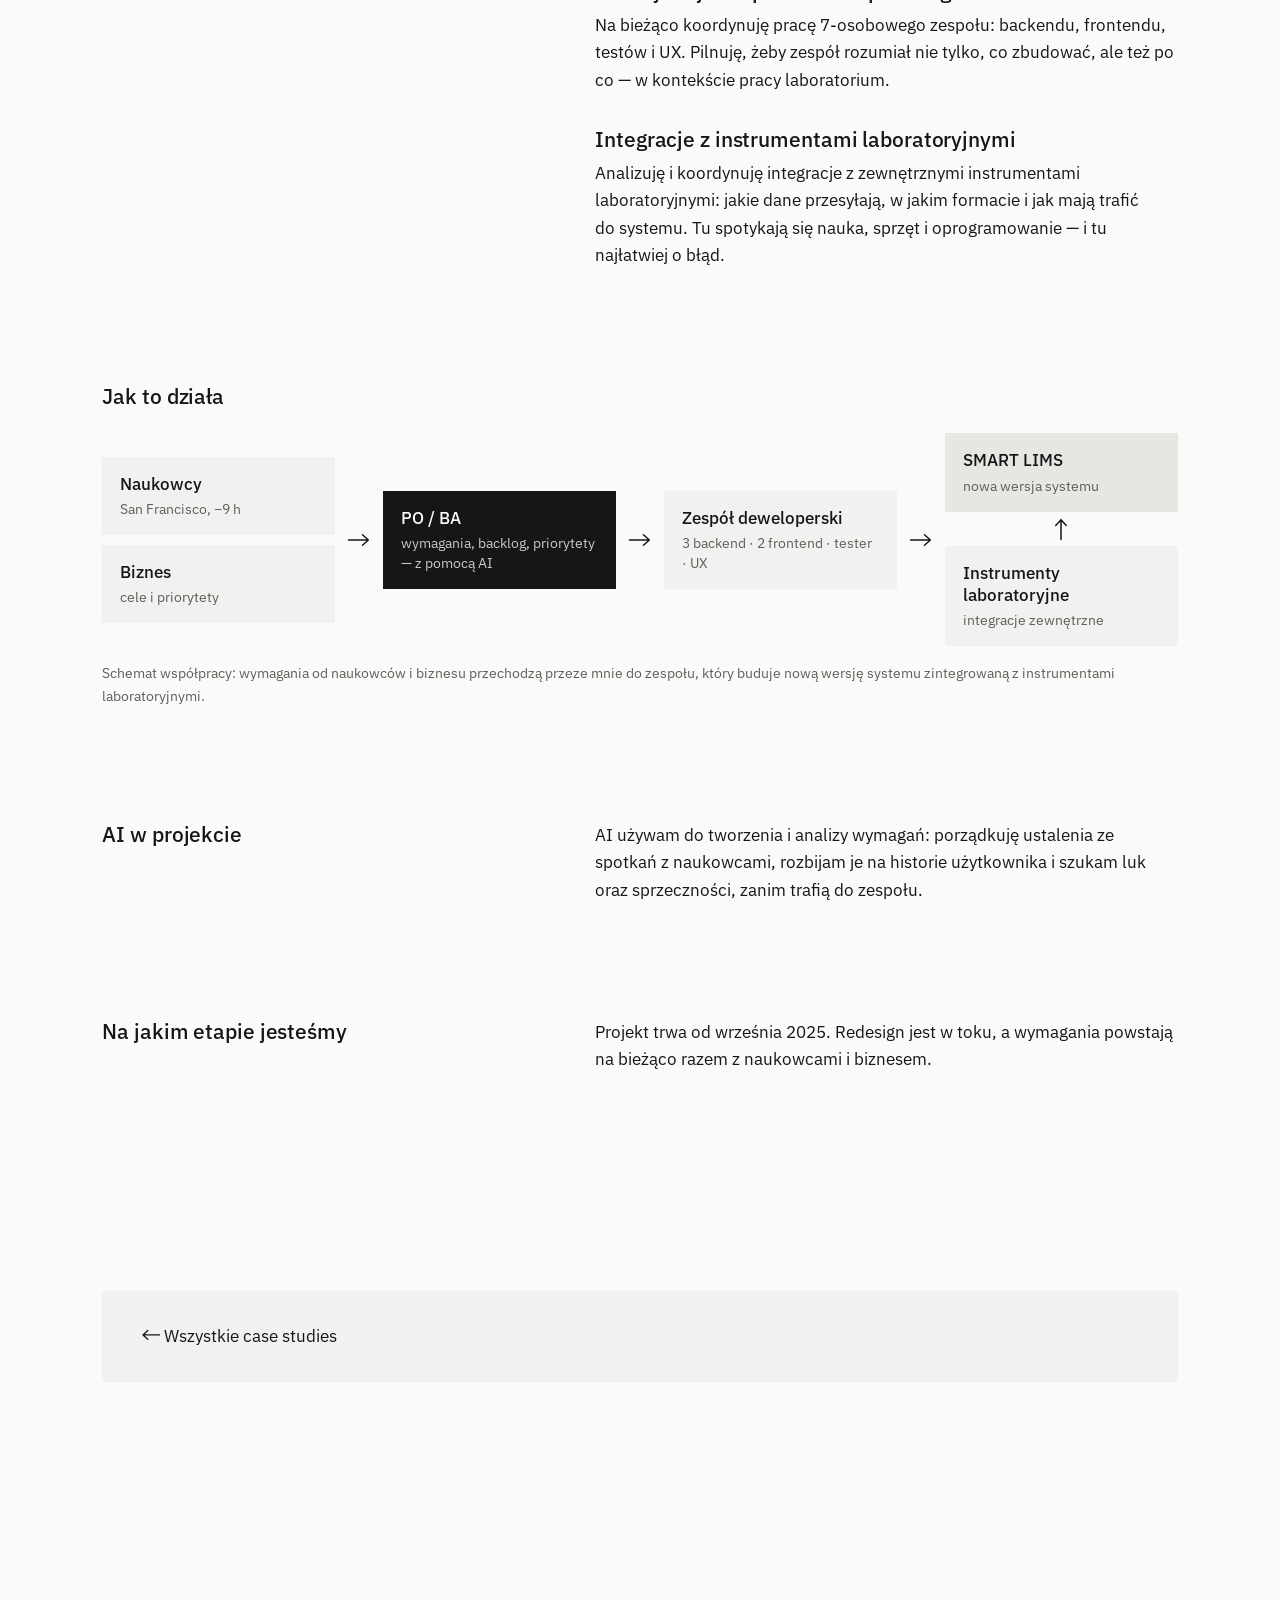
==== commit 2b3de11c: "CV website: Product Owner / Business Analyst / UX Designer Single-page CV with a near-white minimal " ====
--- a/case-studies/projekt-1.html
+++ b/case-studies/projekt-1.html
@@ -3,8 +3,10 @@
 <head>
   <meta charset="utf-8">
   <meta name="viewport" content="width=device-width, initial-scale=1">
-  <title>[Tytuł projektu] — Łukasz Ratajczyk</title>
-  <meta name="description" content="Case study: [jedno zdanie o projekcie].">
+  <title>SMART LIMS System — Łukasz Ratajczyk</title>
+  <meta name="description" content="Case study: redesign systemu laboratoryjnego LIMS dla globalnej firmy farmaceutycznej. Rola: Product Owner i analityk biznesowy.">
+  <meta name="theme-color" content="#fafaf9">
+  <link rel="icon" href="data:image/svg+xml,%3Csvg xmlns='http://www.w3.org/2000/svg' viewBox='0 0 32 32'%3E%3Crect x='3' y='3' width='26' height='26' rx='3' fill='%23fafaf9' stroke='%23b0352a' stroke-width='2.5'/%3E%3Ctext x='16' y='21' font-family='serif' font-size='12' text-anchor='middle' fill='%23b0352a'%3EŁR%3C/text%3E%3C/svg%3E">
   <script>
     if (!matchMedia("(prefers-reduced-motion: reduce)").matches) {
       document.documentElement.classList.add("motion");
@@ -13,10 +15,12 @@
   </script>
   <link rel="preconnect" href="https://fonts.googleapis.com">
   <link rel="preconnect" href="https://fonts.gstatic.com" crossorigin>
-  <link href="https://fonts.googleapis.com/css2?family=Hina+Mincho&family=IBM+Plex+Sans:wght@300;400;500&display=swap" rel="stylesheet">
+  <link href="https://fonts.googleapis.com/css2?family=Hina+Mincho&family=IBM+Plex+Sans:wght@400;500&display=swap" rel="stylesheet">
   <link rel="stylesheet" href="../styles.css">
 </head>
-<body>
+<body class="case-page">
+
+  <a class="skip" href="#tresc">Przejdź do treści</a>
 
   <header class="topbar topbar--always">
     <div class="topbar__inner">
@@ -24,9 +28,12 @@
         <span class="topbar__seal" aria-hidden="true">ŁR</span>
         <span class="topbar__name">Łukasz Ratajczyk</span>
       </a>
-      <nav class="topbar__nav" aria-label="Akcje">
+      <nav class="topbar__nav" aria-label="Główna">
+        <a class="topbar__link" href="../index.html#doswiadczenie">Doświadczenie</a>
+        <a class="topbar__link" href="../index.html#ai">AI workflow</a>
         <a class="topbar__link" href="../index.html#case-studies">Case studies</a>
-        <a class="topbar__print" href="../index.html?druk">
+        <a class="topbar__link" href="../index.html#kontakt">Kontakt</a>
+        <a class="btn btn--ink topbar__print" href="../assets/Lukasz-Ratajczyk-CV.pdf" download>
           <svg viewBox="0 0 24 24" aria-hidden="true"><path d="M12 4v11m0 0-4.5-4.5M12 15l4.5-4.5M5 20h14"/></svg>
           <span>Pobierz CV<span class="topbar__long"> (PDF)</span></span>
         </a>
@@ -34,90 +41,104 @@
     </div>
   </header>
 
-  <main class="sheet">
+  <main class="sheet" id="tresc">
 
-    <a class="back" href="../index.html#case-studies"><svg class="arrow arrow--back" viewBox="0 0 20 12" aria-hidden="true"><path d="M1 6h17m-5-4.5L18 6l-5 4.5"/></svg> Łukasz Ratajczyk</a>
+    <a class="back" href="../index.html#case-studies"><svg class="arrow arrow--back" viewBox="0 0 20 12" aria-hidden="true"><path d="M1 6h17m-5-4.5L18 6l-5 4.5"/></svg> Wszystkie case studies</a>
 
-    <header>
-      <p class="eyebrow" data-reveal="intro">Case study 01</p>
-      <h1 class="cs-title" data-type>[Tytuł projektu]</h1>
-      <p class="cs-lead" data-reveal="intro">[Jedno, dwa zdania streszczenia: dla kogo, jaki problem, jaki wynik. Rekruter, który przeczyta tylko to, ma wiedzieć wszystko najważniejsze.]</p>
+    <header class="cs-head">
+      <h1 class="cs-title">SMART LIMS System</h1>
+      <p class="cs-lead">Redesign systemu laboratoryjnego dla globalnej firmy farmaceutycznej. Jako Product Owner i analityk biznesowy łączę trzy światy: zespół naukowców w San Francisco, wymagania biznesu i zespół deweloperski — razem z integracjami z instrumentami laboratoryjnymi.</p>
+      <dl class="facts">
+        <div><dt>Rola</dt><dd>Product Owner · Business Analyst</dd></div>
+        <div><dt>Klient</dt><dd>Globalna firma farmaceutyczna, przez Darize (dawniej 7N)</dd></div>
+        <div><dt>Czas</dt><dd>Od września 2025, w toku</dd></div>
+        <div><dt>Zespół</dt><dd>3 backend, 2 frontend, tester, UX designer</dd></div>
+      </dl>
     </header>
-
-    <dl class="facts" data-reveal="intro">
-      <div><dt>Rola</dt><dd>[UX / PO]</dd></div>
-      <div><dt>Firma</dt><dd>[Nazwa]</dd></div>
-      <div><dt>Czas</dt><dd>[np. 6 miesięcy]</dd></div>
-      <div><dt>Zespół</dt><dd>[np. 2 dev, 1 QA]</dd></div>
-    </dl>
 
     <section class="block">
       <h2 class="label">Kontekst</h2>
       <div class="content">
-        <p>[Gdzie byliśmy na starcie? Jaki produkt, jacy użytkownicy, jaka sytuacja biznesowa.]</p>
+        <p>LIMS (Laboratory Information Management System) to system, w&nbsp;którym laboratorium zarządza próbkami, wynikami badań i&nbsp;przebiegiem pracy. Dla naukowców to codzienne narzędzie — od niego zależy, jak sprawnie przechodzą przez badania. Dołączyłem do projektu, żeby przeprowadzić aplikację ze starej wersji systemu do nowej.</p>
       </div>
     </section>
 
     <section class="block">
       <h2 class="label">Problem</h2>
       <div class="content">
-        <p>[Co nie działało i skąd to wiadomo — dane, zgłoszenia, obserwacje. Jedno wyraźne zdanie problemu.]</p>
+        <p class="lead">Stara wersja systemu miała przestarzały, nieintuicyjny interfejs, a zespół zmagał się z&nbsp;problemami procesowymi.</p>
       </div>
     </section>
 
     <section class="block">
-      <h2 class="label">Podejście</h2>
+      <h2 class="label">Moja rola</h2>
       <div class="content">
         <ol class="steps">
           <li>
-            <h3>[Discovery]</h3>
-            <p>[Np. 12 wywiadów z użytkownikami, analiza lejka, mapa podróży klienta.]</p>
+            <h3>Wymagania od naukowców</h3>
+            <p>Koordynuję zbieranie wymagań od zespołu naukowców w&nbsp;San Francisco — ludzi, którzy najlepiej znają swoją pracę, ale nie mówią językiem specyfikacji. Pracujemy z&nbsp;różnicą 9 godzin, więc każde spotkanie musi być dobrze przygotowane, a&nbsp;ustalenia zapisane tak, żeby nikt nie czekał na odpowiedź do następnego dnia.</p>
           </li>
           <li>
-            <h3>[Definicja]</h3>
-            <p>[Jak zawęziłeś problem, co odrzuciłeś i dlaczego.]</p>
+            <h3>Od potrzeb biznesu do backlogu</h3>
+            <p>Na podstawie potrzeb biznesu i&nbsp;naukowców tworzę wymagania i&nbsp;historie użytkownika, ustalam priorytety i&nbsp;prowadzę backlog.</p>
           </li>
           <li>
-            <h3>[Prototyp i testy]</h3>
-            <p>[Co sprawdzałeś, czego się dowiedziałeś.]</p>
+            <h3>Koordynacja zespołu deweloperskiego</h3>
+            <p>Na bieżąco koordynuję pracę 7-osobowego zespołu: backendu, frontendu, testów i&nbsp;UX. Pilnuję, żeby zespół rozumiał nie tylko, co zbudować, ale też po co — w&nbsp;kontekście pracy laboratorium.</p>
           </li>
           <li>
-            <h3>[Dostarczenie]</h3>
-            <p>[Jak prowadziłeś zespół i backlog do wdrożenia.]</p>
+            <h3>Integracje z instrumentami laboratoryjnymi</h3>
+            <p>Analizuję i&nbsp;koordynuję integracje z&nbsp;zewnętrznymi instrumentami laboratoryjnymi: jakie dane przesyłają, w&nbsp;jakim formacie i&nbsp;jak mają trafić do systemu. Tu spotykają się nauka, sprzęt i&nbsp;oprogramowanie — i&nbsp;tu najłatwiej o&nbsp;błąd.</p>
           </li>
         </ol>
       </div>
     </section>
 
-    <section class="block">
-      <h2 class="label">Rozwiązanie</h2>
+    <section class="block block--wide">
+      <h2 class="label">Jak to działa</h2>
       <div class="content">
-        <figure class="figure">
-          <div class="figure__frame">[miejsce na ekran / szkic]</div>
-          <figcaption>[Podpis: co widać na obrazku.]</figcaption>
+        <figure class="flow" aria-labelledby="flow-cap">
+          <div class="flow__grid">
+            <div class="flow__col">
+              <div class="flow__node"><b>Naukowcy</b><span>San Francisco, −9 h</span></div>
+              <div class="flow__node"><b>Biznes</b><span>cele i priorytety</span></div>
+            </div>
+            <svg class="flow__arrow" viewBox="0 0 20 12" aria-hidden="true"><path d="M1 6h17m-5-4.5L18 6l-5 4.5"/></svg>
+            <div class="flow__col">
+              <div class="flow__node flow__node--me"><b>PO / BA</b><span>wymagania, backlog, priorytety — z&nbsp;pomocą AI</span></div>
+            </div>
+            <svg class="flow__arrow" viewBox="0 0 20 12" aria-hidden="true"><path d="M1 6h17m-5-4.5L18 6l-5 4.5"/></svg>
+            <div class="flow__col">
+              <div class="flow__node"><b>Zespół deweloperski</b><span>3 backend · 2 frontend · tester · UX</span></div>
+            </div>
+            <svg class="flow__arrow" viewBox="0 0 20 12" aria-hidden="true"><path d="M1 6h17m-5-4.5L18 6l-5 4.5"/></svg>
+            <div class="flow__col">
+              <div class="flow__node flow__node--system"><b>SMART LIMS</b><span>nowa wersja systemu</span></div>
+              <svg class="flow__arrow flow__arrow--up" viewBox="0 0 20 12" aria-hidden="true"><path d="M1 6h17m-5-4.5L18 6l-5 4.5"/></svg>
+              <div class="flow__node"><b>Instrumenty laboratoryjne</b><span>integracje zewnętrzne</span></div>
+            </div>
+          </div>
+          <figcaption id="flow-cap">Schemat współpracy: wymagania od naukowców i&nbsp;biznesu przechodzą przeze mnie do zespołu, który buduje nową wersję systemu zintegrowaną z&nbsp;instrumentami laboratoryjnymi.</figcaption>
         </figure>
       </div>
     </section>
 
     <section class="block">
-      <h2 class="label">Wynik</h2>
-      <div class="content metrics">
-        <div><strong>[−40%]</strong><span>[czas realizacji zadania]</span></div>
-        <div><strong>[+18 pp]</strong><span>[konwersja w lejku]</span></div>
-        <div><strong>[4,6/5]</strong><span>[ocena użytkowników]</span></div>
+      <h2 class="label">AI w projekcie</h2>
+      <div class="content">
+        <p>AI używam do tworzenia i&nbsp;analizy wymagań: porządkuję ustalenia ze spotkań z&nbsp;naukowcami, rozbijam je na historie użytkownika i&nbsp;szukam luk oraz sprzeczności, zanim trafią do zespołu.</p>
       </div>
     </section>
 
     <section class="block">
-      <h2 class="label">Wnioski</h2>
+      <h2 class="label">Na jakim etapie jesteśmy</h2>
       <div class="content">
-        <p>[Czego się nauczyłeś, co zrobiłbyś inaczej. Krótko i szczerze — to buduje zaufanie.]</p>
+        <p>Projekt trwa od września 2025. Redesign jest w&nbsp;toku, a&nbsp;wymagania powstają na bieżąco razem z&nbsp;naukowcami i&nbsp;biznesem.</p>
       </div>
     </section>
 
     <nav class="pager" aria-label="Case studies">
       <a href="../index.html#case-studies"><svg class="arrow arrow--back" viewBox="0 0 20 12" aria-hidden="true"><path d="M1 6h17m-5-4.5L18 6l-5 4.5"/></svg> Wszystkie case studies</a>
-      <a href="projekt-1.html">Następny: [Tytuł] <svg class="arrow" viewBox="0 0 20 12" aria-hidden="true"><path d="M1 6h17m-5-4.5L18 6l-5 4.5"/></svg></a>
     </nav>
 
   </main>
--- a/styles.css
+++ b/styles.css
@@ -1,51 +1,77 @@
 /* ─────────────────────────────────────────────
-   Papier · tusz · ma (pustka)
+   Biel · grafit · ma (pustka) — japońska inspiracja tylko w rytmie i ciszy
+   Pięć rozmiarów: nazwisko · nagłówek · wypowiedź · tekst · drobny
    ───────────────────────────────────────────── */
 
 :root {
-  --washi: #f3eee2;      /* ecru — tło całej strony */
-  --paper: #f3eee2;
-  --tint: #ebe4d4;       /* odrobinę ciemniejsze ecru (ramki, placeholdery) */
-  --ink: #23211d;        /* sumi — tusz */
-  --ink-soft: #5f5a51;   /* rozwodniony tusz */
-  --ink-faint: #a49d90;  /* ślad pędzla */
-  --rule: #ddd5c6;       /* cienka linia */
-  --shu: #b0352a;        /* cynober — kolor pieczęci */
+  --washi: #fafaf9;      /* niemal biel — tło całej strony */
+  --tint: #f1f1ef;       /* o krok ciemniej — oddziela powierzchnie zamiast linii */
+  --ink: #161616;        /* grafit — tekst */
+  --ink-soft: #5e5e5b;   /* drugi plan */
+  --ink-faint: #8c8c88;  /* daty, przypisy */
+  --shu: #b0352a;        /* cynober — tylko znak ŁR w pasku */
+  --rule: #dcdcd8;       /* linie oddzielające sekcje CV */
 
   --serif: "Hina Mincho", "Hiragino Mincho ProN", "Yu Mincho", Georgia, serif;
   --sans: "IBM Plex Sans", "Helvetica Neue", system-ui, sans-serif;
 
-  --gutter: clamp(24px, 10vw, 160px);   /* duży oddech po bokach */
+  --t-display: clamp(56px, 11.4vw, 164px);
+  --t-h2: clamp(30px, 3.7vw, 50px);
+  --t-say: clamp(19px, 1.65vw, 23px);
+  --t-body: 17px;
+  --t-small: 14px;
+
+  --gutter: clamp(24px, 8vw, 144px);
+  --wide: 1360px;
+  --section: clamp(128px, 17vw, 260px);
+
+  --ease-out: cubic-bezier(.16, 1, .3, 1);
 }
 
 *, *::before, *::after { box-sizing: border-box; }
 
-html { -webkit-text-size-adjust: 100%; }
+html { -webkit-text-size-adjust: 100%; scroll-behavior: smooth; scroll-padding-top: 88px; }
+@media (prefers-reduced-motion: reduce) { html { scroll-behavior: auto; } }
 
 body {
   margin: 0;
   background: var(--washi);
   color: var(--ink);
   font-family: var(--sans);
-  font-size: 16px;
-  font-weight: 400;
-  line-height: 1.8;
-  letter-spacing: .01em;
-  font-feature-settings: "palt" 0;
+  font-size: var(--t-body);
+  line-height: 1.6;
   -webkit-font-smoothing: antialiased;
-}
-
-/* ── Typografia: nagłówki szeryfowe (mincho), treść bezszeryfowa (gothic) ── */
-h1, h2, h3,
-.name, .role, .label, .eyebrow,
-.cs-title, .job__title, .case__title, .case__no,
-.skills h3, .steps h3, .metrics strong,
-.topbar__name, .topbar__seal, .hanko {
-  font-family: var(--serif);
-  /* Hina Mincho ma jedną grubość — hierarchia przez rozmiar, bez sztucznego pogrubiania */
-  font-weight: 400;
+  text-rendering: optimizeLegibility;
+}
+
+::selection { background: var(--ink); color: var(--washi); }
+
+/* Dwa poziomy nagłówków:
+   --display — duże rzeczy (nazwisko, nagłówki sekcji, liczby); tu oszczędnie Hina Mincho
+   --heading — małe nagłówki (stanowiska, lata, kompetencje); bezszeryfowe */
+:root {
+  --display: var(--serif);
+  --display-weight: 400;
+  --display-track: -.02em;
+  --heading: var(--sans);
+  --heading-weight: 500;
+}
+
+.name, .h2, #doswiadczenie .label, .cs-title, .metrics strong, .facts-bar strong, .close__title {
+  font-family: var(--display);
+  font-weight: var(--display-weight);
+  letter-spacing: var(--display-track);
   font-synthesis: none;
 }
+h3, .label, .job__title, .case__title, .skills h3, .how h3, .steps h3, .stations b, .langs span {
+  font-family: var(--heading);
+  font-weight: var(--heading-weight);
+  letter-spacing: -.005em;
+}
+.topbar__seal { font-family: var(--serif); font-weight: 400; }
+
+h1, h2, h3 { text-wrap: balance; }
+p, li { text-wrap: pretty; }
 
 .arrow {
   display: inline-block;
@@ -61,379 +87,495 @@
 .arrow--back { transform: scaleX(-1); }
 .arrow--ne { transform: rotate(-45deg); width: .95em; }
 
-a { color: inherit; text-decoration: none; border-bottom: 1px solid var(--rule); transition: border-color .2s; }
-a:hover { border-color: var(--shu); }
-
-/* ── Przyklejony nagłówek ──────────────────── */
+a { color: inherit; text-decoration: none; }
+:focus-visible { outline: 2px solid var(--ink); outline-offset: 4px; }
+
+/* Link w tekście: kreska tuszu rysuje się od lewej przy najechaniu */
+.link,
+.contact a,
+.job__earlier a {
+  background: linear-gradient(currentColor, currentColor) no-repeat 0 100% / 100% 1px;
+  padding-bottom: 2px;
+  transition: background-size .45s var(--ease-out), color .25s;
+}
+.link:hover,
+.contact a:hover { background-size: 0 1px; background-position: 100% 100%; }
+
+button.link {
+  border: 0;
+  margin: 0;
+  padding: 0 0 2px;
+  font: inherit;
+  color: inherit;
+  cursor: pointer;
+}
+
+.skip {
+  position: absolute;
+  left: 16px;
+  top: -60px;
+  z-index: 40;
+  padding: 10px 14px;
+  background: var(--ink);
+  color: var(--washi);
+}
+.skip:focus { top: 12px; }
+
+/* ── Przycisk ──────────────────────────────── */
+
+.btn {
+  display: inline-flex;
+  align-items: center;
+  gap: .55em;
+  min-height: 46px;
+  padding: 0 1.3em;
+  font: 500 15px/1 var(--sans);
+  border: 0;
+  border-radius: 0;
+  cursor: pointer;
+  transition: background-color .25s, color .25s, transform .16s var(--ease-out);
+}
+.btn:active { transform: scale(.97); }
+.btn svg { width: 16px; height: 16px; fill: none; stroke: currentColor; stroke-width: 1.5; }
+.btn--ink { background: var(--ink); color: var(--washi); }
+.btn--ink:hover { background: #3a3a38; }
+
+/* ── Pasek u góry: płaski, ecru, bez szkła ─── */
 
 .topbar {
   position: sticky;
   top: 0;
   z-index: 20;
-  background: rgba(243, 238, 226, .86);
-  -webkit-backdrop-filter: blur(10px);
-  backdrop-filter: blur(10px);
-  border-bottom: 1px solid transparent;
-  transition: border-color .4s, background .4s;
-}
-.topbar.is-scrolled { border-bottom-color: var(--rule); background: rgba(243, 238, 226, .97); }
+  background: var(--washi);
+  transition: background-color .4s;
+}
+.topbar.is-scrolled { background: rgba(250, 250, 249, .96); }
 
 .topbar__inner {
   display: flex;
   align-items: center;
   justify-content: space-between;
   gap: 16px;
-  max-width: 1140px;
-  height: 64px;
+  max-width: var(--wide);
+  height: 72px;
   margin: 0 auto;
   padding: 0 var(--gutter);
 }
 
-.topbar__brand {
-  display: inline-flex;
-  align-items: center;
-  gap: 12px;
-  border: 0;
-  font-size: 14px;
-  letter-spacing: .08em;
-}
+.topbar__brand { display: inline-flex; align-items: center; gap: 12px; font-size: 15px; }
 .topbar__seal {
   display: grid;
   place-items: center;
-  width: 26px;
-  height: 26px;
+  width: 30px;
+  height: 30px;
   border: 1.5px solid var(--shu);
-  border-radius: 3px;
+  border-radius: 2px;
   color: var(--shu);
-  font-size: 10px;
-  font-weight: 400;
-  letter-spacing: 0;
-  transform: rotate(-3deg);
-}
+  font-size: 11px;
+}
+
 /* nazwisko w pasku pojawia się dopiero, gdy duży nagłówek zniknie z widoku */
-.topbar__name { opacity: 0; transform: translateY(4px); transition: opacity .5s, transform .5s; }
+.topbar__name { opacity: 0; transform: translateY(6px); transition: opacity .4s var(--ease-out), transform .4s var(--ease-out); }
 .topbar.show-name .topbar__name,
 .topbar--always .topbar__name { opacity: 1; transform: none; }
 
-.topbar__nav { display: flex; align-items: center; gap: 22px; }
-
+.topbar__nav { display: flex; align-items: center; gap: 28px; }
 .topbar__link {
-  font-size: 13px;
-  letter-spacing: .08em;
-  border-bottom-color: transparent;
-}
-
-.topbar__print {
+  font-size: 15px;
+  background: linear-gradient(currentColor, currentColor) no-repeat 100% 100% / 0 1px;
+  padding-bottom: 2px;
+  transition: background-size .4s var(--ease-out);
+}
+.topbar__link:hover { background-size: 100% 1px; background-position: 0 100%; }
+.topbar__print { min-height: 42px; font-size: 14px; }
+
+/* ── Kartka ────────────────────────────────── */
+
+.sheet {
+  position: relative;
+  max-width: var(--wide);
+  margin: 0 auto;
+  padding: 0 var(--gutter);
+  overflow-x: clip;
+}
+
+/* ── Pierwszy ekran ────────────────────────── */
+
+.masthead {
+  display: grid;
+  grid-template-columns: minmax(0, 1fr) 300px;
+  grid-template-areas:
+    "name   name"
+    "aside  portrait";
+  column-gap: clamp(40px, 6vw, 96px);
+  align-items: end;
+  min-height: min(calc(100svh - 72px), 940px);
+  padding: clamp(40px, 7vh, 96px) 0 clamp(48px, 8vh, 96px);
+}
+
+.name {
+  grid-area: name;
+  margin: 0 0 clamp(36px, 5vh, 64px) -.04em;
+  font-size: var(--t-display);
+  line-height: .98;
+}
+
+.masthead__aside { grid-area: aside; max-width: 40em; }
+
+.statement {
+  margin: 0;
+  max-width: 30em;
+  font-size: var(--t-say);
+  line-height: 1.4;
+  color: var(--ink);
+}
+
+.role { margin: 20px 0 0; font-size: var(--t-small); color: var(--ink-soft); }
+
+.masthead__actions { display: flex; align-items: center; gap: 28px; margin-top: 36px; }
+.masthead__actions .link { font-size: 15px; }
+
+.contact {
+  display: flex;
+  flex-wrap: wrap;
+  gap: 6px 28px;
+  margin: 32px 0 0;
+  padding: 0;
+  list-style: none;
+  font-size: var(--t-small);
+  color: var(--ink-soft);
+}
+
+/* Portret w pędzlowym okręgu, z pieczęcią */
+.portrait { grid-area: portrait; position: relative; width: 100%; margin: 0; }
+.portrait__frame {
+  position: relative;
+  aspect-ratio: 4 / 5;
+  overflow: hidden;
+  background: var(--tint);
+  display: grid;
+  place-items: center;
+}
+.portrait__frame img {
+  width: 100%;
+  height: 100%;
+  object-fit: cover;
+  /* kadr bliżej: głowa i ramiona */
+  object-position: 50% 0;
+  transform: scale(1.32);
+  transform-origin: 50% 12%;
+  filter: saturate(.9);
+}
+.portrait__placeholder { padding: 0 16px; text-align: center; font-size: var(--t-small); color: var(--ink-faint); }
+
+
+
+/* ── Fakty ─────────────────────────────────── */
+
+.facts-bar {
+  display: grid;
+  grid-template-columns: repeat(3, minmax(0, 1fr));
+  gap: 32px clamp(24px, 4vw, 64px);
+  padding: clamp(24px, 3vw, 48px) 0 0;
+}
+.facts-bar strong { display: block; font-size: var(--t-h2); line-height: 1; }
+.facts-bar span { display: block; margin-top: 14px; max-width: 18em; font-size: var(--t-small); color: var(--ink-soft); }
+
+/* ── Nagłówki sekcji ───────────────────────── */
+
+.h2 { margin: 0; font-size: var(--t-h2); line-height: 1.08; }
+
+/* ── Droga: oś czasu ───────────────────────── */
+
+.path { padding-top: var(--section); }
+.path__text {
+  display: grid;
+  grid-template-columns: minmax(0, 5fr) minmax(0, 7fr);
+  gap: 32px clamp(32px, 6vw, 96px);
+  align-items: start;
+}
+.lead { margin: 0; max-width: 34em; font-size: var(--t-say); line-height: 1.5; }
+.path .lead { max-width: 36em; font-size: var(--t-body); line-height: 1.7; }
+
+.path__line { position: relative; margin-top: clamp(56px, 7vw, 104px); }
+.stations {
+  position: relative;
+  display: grid;
+  grid-template-columns: repeat(5, minmax(0, 1fr));
+  gap: 24px;
+  margin: 0;
+  padding: 36px 0 0;
+  list-style: none;
+}
+/* oś: jedna linia przez całą szerokość, punkt przy każdym roku */
+.stations::before {
+  content: "";
+  position: absolute;
+  left: 0;
+  right: 0;
+  top: 0;
+  height: 1px;
+  background: var(--ink);
+  transform-origin: 0 50%;
+}
+.stations li { position: relative; display: flex; flex-direction: column; }
+.stations li::before {
+  content: "";
+  position: absolute;
+  left: 0;
+  top: -40px;
+  width: 9px;
+  height: 9px;
+  border-radius: 50%;
+  background: var(--washi);
+  border: 1px solid var(--ink);
+}
+.stations .is-now::before { background: var(--ink); }
+.stations b { font-size: var(--t-say); line-height: 1; }
+.stations span { margin-top: 12px; font-size: var(--t-body); line-height: 1.35; }
+.stations small { margin-top: 4px; font-size: var(--t-small); color: var(--ink-soft); }
+.stations .is-now span { font-weight: 500; }
+
+/* ── Jak pracuję ───────────────────────────── */
+
+.how {
+  display: grid;
+  grid-template-columns: minmax(0, 5fr) minmax(0, 7fr);
+  gap: 32px clamp(32px, 6vw, 96px);
+  padding-top: clamp(112px, 12vw, 176px);
+}
+.how__grid {
+  display: grid;
+  grid-template-columns: repeat(2, minmax(0, 1fr));
+  gap: 40px clamp(32px, 4vw, 56px);
+}
+.how h3 { margin: 0; font-size: var(--t-body); line-height: 1.35; }
+.how p { margin: 8px 0 0; font-size: 15px; line-height: 1.6; }
+
+/* ── Praca z AI: jedyne pole w tonie na stronie ── */
+
+.ai {
+  display: grid;
+  grid-template-columns: minmax(0, 5fr) minmax(0, 7fr);
+  gap: 40px clamp(32px, 6vw, 96px);
+  margin-top: clamp(112px, 12vw, 176px);
+  padding: clamp(48px, 6vw, 88px) clamp(32px, 4vw, 64px);
+  background: var(--tint);
+}
+.ai__intro p { margin: 20px 0 0; max-width: 26em; }
+.ai__list { display: grid; gap: 22px; margin: 0; }
+.ai__list > div {
+  display: grid;
+  grid-template-columns: 160px minmax(0, 1fr);
+  gap: 4px 24px;
+  align-items: baseline;
+}
+.ai__list dt { font-weight: 500; }
+.ai__list dd { margin: 0; font-size: 15px; line-height: 1.6; }
+
+/* ── Case studies ──────────────────────────── */
+
+.work { padding-top: var(--section); }
+.cases { margin: clamp(32px, 4vw, 56px) 0 0; padding: 0; list-style: none; }
+.cases > li + li { margin-top: 6px; }
+
+.case {
+  position: relative;
+  display: grid;
+  grid-template-columns: minmax(0, 6fr) minmax(0, 5fr) 40px;
+  grid-template-areas:
+    "title summary arrow"
+    "title meta    arrow";
+  gap: 6px clamp(24px, 4vw, 64px);
+  align-items: start;
+  padding: clamp(28px, 3vw, 40px) clamp(20px, 3vw, 40px);
+  margin: 0 calc(clamp(20px, 3vw, 40px) * -1);
+  background: transparent;
+  transition: background-color .35s var(--ease-out);
+}
+.case:hover { background: var(--tint); }
+.case:active { background: #e9e9e6; }
+
+.case__title {
+  grid-area: title;
+  font-size: clamp(22px, 2vw, 28px);
+  line-height: 1.2;
+}
+.case__summary { grid-area: summary; }
+.case__meta { grid-area: meta; font-size: var(--t-small); color: var(--ink-soft); }
+.case__arrow {
+  grid-area: arrow;
+  align-self: center;
+  justify-self: end;
+  color: var(--ink);
+  font-size: 22px;
+  opacity: 0;
+  transform: translateX(-10px);
+  transition: transform .4s var(--ease-out), opacity .3s;
+}
+.case:hover .case__arrow,
+.case:focus-visible .case__arrow { opacity: 1; transform: none; }
+
+/* ── Sekcje CV (etykieta + treść) ──────────── */
+
+.block {
+  display: grid;
+  grid-template-columns: minmax(0, 5fr) minmax(0, 7fr);
+  gap: 24px clamp(32px, 6vw, 96px);
+  padding-top: clamp(80px, 9vw, 128px);
+}
+#doswiadczenie { padding-top: var(--section); }
+/* Kompetencje, wykształcenie, języki: odcięte linią jak rubryki w CV */
+.block--ruled {
+  margin-top: clamp(64px, 7vw, 96px);
+  padding-top: 32px;
+  border-top: 1px solid var(--rule);
+}
+.work + .block--ruled { margin-top: clamp(112px, 12vw, 176px); }
+
+.label { margin: 0; font-size: var(--t-say); line-height: 1.2; }
+#doswiadczenie .label { font-size: var(--t-h2); line-height: 1.08; }
+
+.content > :first-child { margin-top: 0; }
+.content p { margin: 0; }
+
+/* Przełącznik roli */
+.lens { margin-bottom: clamp(40px, 5vw, 64px); }
+.lens[hidden] { display: none; }
+.lens__q { display: block; font-size: var(--t-small); color: var(--ink-soft); }
+.lens__opts { display: flex; flex-wrap: wrap; gap: 8px; margin-top: 12px; }
+.lens button {
+  min-height: 44px;
+  padding: 0 16px;
+  font: 500 15px/1 var(--sans);
+  color: var(--ink);
+  background: var(--tint);
+  border: 0;
+  border-radius: 0;
+  cursor: pointer;
+  transition: background-color .2s, color .2s, transform .16s var(--ease-out);
+}
+.lens button:hover { background: #e7e7e4; }
+.lens button:active { transform: scale(.97); }
+.lens button[aria-pressed="true"] { background: var(--ink); color: var(--washi); }
+.lens__note { min-height: 1.6em; margin-top: 14px !important; font-size: var(--t-small); color: var(--ink-soft); }
+
+[data-hat], .job { transition: opacity .45s var(--ease-out), color .45s; }
+.sheet.is-lensed .job__points li:not(.is-hit),
+.sheet.is-lensed .skills > div[data-reveal]:not(.is-hit),
+.sheet.is-lensed .skills > div:not(.is-hit) { opacity: .28; }
+.sheet.is-lensed .job[data-reveal]:not(.is-hit),
+.sheet.is-lensed .job:not(.is-hit) { opacity: .4; }
+.is-lensed .job__points li.is-hit::before { background: var(--ink); width: 14px; }
+
+/* Doświadczenie */
+.job { break-inside: avoid; }
+.job + .job { margin-top: 56px; }
+
+.job__when { font-size: var(--t-small); color: var(--ink-faint); font-variant-numeric: tabular-nums; }
+.job__title { margin: 4px 0 0; font-size: var(--t-say); line-height: 1.25; }
+.job__org { margin-top: 2px !important; color: var(--ink-soft); }
+.job__aka { font-size: var(--t-small); color: var(--ink-faint); }
+.job__prev { display: inline-block; margin-left: .5em; font-family: var(--sans); font-size: var(--t-small); color: var(--ink-faint); }
+
+.job__points { margin: 16px 0 0; padding: 0; list-style: none; }
+.job__points li { position: relative; padding-left: 26px; }
+.job__points li + li { margin-top: 8px; }
+.job__points li::before {
+  content: "";
+  position: absolute;
+  left: 0;
+  top: .8em;
+  width: 12px;
+  height: 2px;
+  background: var(--ink-faint);
+  transition: background-color .3s, width .3s var(--ease-out);
+}
+
+.job__earlier { margin-top: 48px !important; color: var(--ink-soft); }
+.job__earlier span { margin-right: .6em; color: var(--ink-faint); }
+
+/* Kompetencje */
+.skills { display: grid; grid-template-columns: repeat(2, minmax(0, 1fr)); gap: 40px 56px; }
+.skills h3 { margin: 0 0 6px; font-size: var(--t-say); line-height: 1.25; }
+.skills p { color: var(--ink); }
+
+/* Wykształcenie, języki */
+.edu { display: grid; grid-template-columns: repeat(2, minmax(0, 1fr)); gap: 40px 56px; }
+.edu .job + .job { margin-top: 0; }
+.langs { display: grid; grid-template-columns: repeat(3, minmax(0, 1fr)); gap: 24px 40px; }
+.langs span { display: block; font-size: var(--t-say); line-height: 1.25; color: var(--ink); }
+.langs p { color: var(--ink-soft); }
+
+/* ── Zamknięcie: pole tuszu ────────────────── */
+
+.close { margin-top: var(--section); }
+.close__inner {
+  position: relative;
+  max-width: var(--wide);
+  margin: 0 auto;
+  padding: clamp(96px, 12vw, 176px) var(--gutter) clamp(88px, 10vw, 144px);
+}
+.close__title {
+  margin: 0;
+  max-width: 11em;
+  font-size: clamp(44px, 7.4vw, 112px);
+  line-height: 1;
+}
+.close__text { max-width: 30em; margin: 32px 0 0; font-size: var(--t-say); line-height: 1.45; color: var(--ink-soft); }
+.close__actions { display: flex; flex-wrap: wrap; align-items: center; gap: 20px 32px; margin-top: 48px; }
+.link--paper { color: var(--ink); }
+
+.colophon { color: var(--ink-faint); }
+.consent {
+  max-width: var(--wide);
+  margin: 0 auto;
+  padding: 0 var(--gutter) 40px;
+  font-size: 12px;
+  line-height: 1.6;
+}
+
+/* ── Strona case study ─────────────────────── */
+
+.back {
   display: inline-flex;
   align-items: center;
   gap: .5em;
-  padding: .6em 1.1em;
-  font: 500 13px/1 var(--sans);
-  letter-spacing: .08em;
-  color: var(--paper);
-  background: var(--ink);
-  border: 1px solid var(--ink);
-  border-radius: 0;
-  cursor: pointer;
-  transition: background .25s, border-color .25s;
-}
-.topbar__print svg { width: 15px; height: 15px; fill: none; stroke: currentColor; stroke-width: 1.4; }
-.topbar__print:hover { background: var(--shu); border-color: var(--shu); }
-.topbar__print:focus-visible { outline: 2px solid var(--shu); outline-offset: 3px; }
-
-/* ── Kartka ────────────────────────────────── */
-
-.sheet {
-  position: relative;
-  max-width: 1140px;
-  margin: 0 auto;
-  padding: 72px var(--gutter) 112px;
-  overflow-x: clip;
-}
-
-.enso {
-  position: absolute;
-  /* okrąg obejmuje pieczęć */
-  top: -18px;
-  right: 0;
-  width: 244px;
-  height: 244px;
-  color: var(--ink);
-  opacity: .055;
-  pointer-events: none;
-}
-
-/* ── Nagłówek ──────────────────────────────── */
-
-.masthead {
-  display: flex;
-  justify-content: space-between;
-  align-items: flex-start;
-  gap: 32px;
-}
-
-.name {
-  margin: 0;
-  font-size: clamp(34px, 6vw, 48px);
-  font-weight: 400;
-  line-height: 1.15;
-  letter-spacing: .04em;
-}
-
-.role {
-  margin: 14px 0 0;
-  font-size: 14px;
-  letter-spacing: .22em;
-  text-transform: uppercase;
+  margin: clamp(32px, 5vw, 64px) 0 clamp(40px, 5vw, 72px);
+  font-size: var(--t-small);
   color: var(--ink-soft);
-}
-
-.hanko {
-  flex: none;
-  display: grid;
-  place-items: center;
-  width: 52px;
-  height: 52px;
-  margin-top: 6px;
-  border: 2px solid var(--shu);
-  border-radius: 4px;
-  color: var(--shu);
-  font-weight: 400;
-  font-size: 17px;
-  line-height: 1;
-  transform: rotate(-3deg);
-  opacity: .9;
-  -webkit-print-color-adjust: exact;
-  print-color-adjust: exact;
-}
-.hanko span + span { margin-top: -6px; }
-
-.contact {
-  display: flex;
-  flex-wrap: wrap;
-  gap: 4px 28px;
-  margin: 36px 0 0;
-  padding: 0 0 40px;
-  list-style: none;
-  font-size: 14px;
-  color: var(--ink-soft);
-  border-bottom: 1px solid var(--rule);
-}
-
-/* ── Sekcje ────────────────────────────────── */
-
-.block {
-  display: grid;
-  grid-template-columns: 150px 1fr;
-  gap: 32px;
-  padding: 40px 0 0;
-}
-
-.label {
-  margin: 0;
-  padding-top: 4px;
-  font-size: 12px;
-  font-weight: 400;
-  letter-spacing: .28em;
-  text-transform: uppercase;
-  color: var(--ink-soft);
-}
-.label::after {
-  content: "";
-  display: block;
-  width: 22px;
-  height: 2px;
-  margin-top: 12px;
-  background: var(--shu);
-  -webkit-print-color-adjust: exact;
-  print-color-adjust: exact;
-}
-
-.content > :first-child { margin-top: 0; }
-.content p { margin: 0; }
-
-.lead { font-size: 17px; line-height: 1.85; }
-
-/* ── Doświadczenie ─────────────────────────── */
-
-.job { break-inside: avoid; }
-.job + .job { margin-top: 32px; }
-
-.job__when {
-  font-size: 13px;
-  letter-spacing: .1em;
-  color: var(--ink-faint);
-}
-.job__title {
-  margin: 2px 0 0;
-  font-size: 21px;
-  font-weight: 400;
-  letter-spacing: .02em;
-}
-.job__org { color: var(--ink-soft); font-size: 15px; }
-
-.job__points {
-  margin: 10px 0 0;
-  padding: 0;
-  list-style: none;
-  font-size: 15px;
-}
-.job__points li {
-  position: relative;
-  padding-left: 22px;
-}
-.job__points li::before {
-  content: "";
-  position: absolute;
-  left: 2px;
-  top: .85em;
-  width: 10px;
-  height: 1px;
-  background: var(--ink-faint);
-}
-
-/* ── Kompetencje ───────────────────────────── */
-
-.skills {
-  display: grid;
-  grid-template-columns: 1fr 1fr;
-  gap: 24px 40px;
-}
-.skills h3 {
-  margin: 0 0 4px;
-  font-size: 18px;
-  font-weight: 400;
-}
-.skills p { font-size: 14px; color: var(--ink-soft); line-height: 1.7; }
-
-/* ── Stopka ────────────────────────────────── */
-
-.colophon {
-  margin-top: 56px;
-  padding-top: 20px;
-  border-top: 1px solid var(--rule);
-}
-.consent { margin: 0; font-size: 11px; line-height: 1.6; color: var(--ink-faint); }
-
-
-/* ── Case studies (lista) ──────────────────── */
-
-.cases { margin: 0; padding: 0; list-style: none; }
-.cases > li + li { border-top: 1px solid var(--rule); }
-
-.case {
-  display: grid;
-  grid-template-columns: 44px 1fr 24px;
-  gap: 16px;
-  align-items: baseline;
-  padding: 20px 0;
-  border: 0;
-}
-.cases > li:first-child .case { padding-top: 0; }
-
-.case__no {
-  font-size: 22px;
-  font-weight: 400;
-  line-height: 1;
-  color: var(--ink-faint);
-  transition: color .4s;
-}
-.case__body { display: block; }
-.case__title {
-  display: inline;
-  font-size: 21px;
-  font-weight: 400;
-  /* pociągnięcie pędzla pod tytułem przy najechaniu */
-  background: linear-gradient(var(--shu), var(--shu)) no-repeat 0 100% / 0 1px;
-  transition: background-size .6s cubic-bezier(.2, .6, .2, 1);
-}
-.case__summary { display: block; margin-top: 4px; font-size: 15px; }
-.case__meta {
-  display: block;
-  margin-top: 6px;
-  font-size: 12px;
-  letter-spacing: .12em;
-  color: var(--ink-faint);
-}
-.case__arrow {
-  color: var(--ink-faint);
-  transform: translateX(-6px);
-  opacity: 0;
-  transition: transform .4s, opacity .4s, color .4s;
-}
-.case:hover .case__title,
-.case:focus-visible .case__title { background-size: 100% 1px; }
-.case:hover .case__no { color: var(--shu); }
-.case:hover .case__arrow,
-.case:focus-visible .case__arrow { opacity: 1; transform: none; color: var(--shu); }
-.case:focus-visible { outline: 2px solid var(--shu); outline-offset: 6px; }
-
-/* ── Strona case study ─────────────────────── */
-
-.back {
-  display: inline-block;
-  margin-bottom: 56px;
-  font-size: 13px;
-  letter-spacing: .12em;
-  color: var(--ink-soft);
-  border-bottom-color: transparent;
+  transition: color .2s;
 }
 .back:hover { color: var(--ink); }
-
-.eyebrow {
-  margin: 0 0 14px;
-  font-size: 12px;
-  letter-spacing: .28em;
-  text-transform: uppercase;
-  color: var(--shu);
-}
+.back .arrow { transition: transform .35s var(--ease-out); }
+.back:hover .arrow { transform: scaleX(-1) translateX(4px); }
+
+.cs-kind { margin: 0 0 18px; font-size: var(--t-small); color: var(--ink-soft); }
 
 .cs-title {
   margin: 0;
-  font-size: clamp(30px, 5vw, 42px);
-  font-weight: 400;
-  line-height: 1.25;
-  letter-spacing: .02em;
-}
-
-.cs-lead {
-  margin: 20px 0 0;
-  max-width: 34em;
-  font-size: 17px;
-  line-height: 1.85;
-  color: var(--ink-soft);
-}
+  max-width: 14em;
+  font-size: clamp(40px, 6.4vw, 96px);
+  line-height: 1.02;
+}
+
+.cs-lead { margin: 28px 0 0; max-width: 32em; font-size: var(--t-say); line-height: 1.45; }
 
 .facts {
   display: grid;
-  grid-template-columns: repeat(4, 1fr);
-  gap: 20px;
-  margin: 44px 0 0;
-  padding: 22px 0 40px;
-  border-top: 1px solid var(--rule);
-  border-bottom: 1px solid var(--rule);
-}
-.facts dt {
-  font-size: 11px;
-  letter-spacing: .24em;
-  text-transform: uppercase;
-  color: var(--ink-faint);
-}
-.facts dd { margin: 4px 0 0; font-size: 15px; }
-
-.steps { margin: 0; padding: 0; list-style: none; counter-reset: step; }
-.steps > li { counter-increment: step; position: relative; padding-left: 44px; }
-.steps > li + li { margin-top: 18px; }
-.steps > li::before {
-  content: counter(step, decimal-leading-zero);
-  position: absolute;
-  left: 0;
-  top: 1px;
-  font-size: 13px;
-  color: var(--ink-faint);
-}
-.steps h3 { margin: 0; font-size: 19px; font-weight: 400; }
-.steps p { font-size: 15px; }
+  grid-template-columns: repeat(4, minmax(0, 1fr));
+  gap: 24px;
+  margin: clamp(48px, 6vw, 80px) 0 0;
+  padding: clamp(28px, 3vw, 40px);
+  background: var(--tint);
+}
+.facts dt { font-size: var(--t-small); color: var(--ink-soft); }
+.facts dd { margin: 6px 0 0; font-weight: 500; line-height: 1.4; }
+
+.steps { margin: 0; padding: 0; list-style: none; }
+.steps > li + li { margin-top: 32px; }
+.steps h3 { margin: 0; font-size: var(--t-say); line-height: 1.25; }
+.steps p { margin-top: 8px !important; }
 
 .figure { margin: 0; }
 .figure__frame {
@@ -441,40 +583,62 @@
   place-items: center;
   aspect-ratio: 16 / 10;
   background: var(--tint);
-  border: 1px solid var(--rule);
   color: var(--ink-faint);
-  font-size: 13px;
-  letter-spacing: .1em;
+  font-size: var(--t-small);
 }
 .figure__frame img { width: 100%; height: 100%; object-fit: cover; }
-.figure figcaption { margin-top: 10px; font-size: 13px; color: var(--ink-faint); }
-
-.metrics {
-  display: grid;
-  grid-template-columns: repeat(3, 1fr);
-  gap: 24px;
-}
-.metrics strong {
-  display: block;
-  font-size: 34px;
-  font-weight: 400;
-  line-height: 1.1;
-  white-space: nowrap;
-  color: var(--ink);
-}
-.metrics span { display: block; margin-top: 6px; font-size: 14px; color: var(--ink-soft); line-height: 1.5; }
+.figure figcaption { margin-top: 12px; font-size: var(--t-small); color: var(--ink-soft); }
+
+/* Schemat przepływu w case study: pola w tonie, ja na graficie, strzałki między kolumnami */
+/* sekcja na całą szerokość (np. schemat) — nagłówek nad treścią */
+.block--wide { grid-template-columns: 1fr; }
+.flow { margin: 0; }
+.flow__grid {
+  display: grid;
+  grid-template-columns: minmax(0, 1fr) 28px minmax(0, 1fr) 28px minmax(0, 1fr) 28px minmax(0, 1fr);
+  align-items: center;
+  gap: 0 10px;
+}
+.flow__col { display: grid; gap: 10px; justify-items: stretch; }
+.flow__node {
+  display: grid;
+  gap: 4px;
+  padding: 16px 18px;
+  background: var(--tint);
+}
+.flow__node b { font-weight: 500; line-height: 1.3; }
+.flow__node span { font-size: var(--t-small); line-height: 1.45; color: var(--ink-soft); }
+.flow__node--me { background: var(--ink); color: var(--washi); }
+.flow__node--me span { color: #c9c9c5; }
+.flow__node--system { background: #e6e6e3; }
+.flow__arrow {
+  width: 28px;
+  height: 14px;
+  fill: none;
+  stroke: var(--ink);
+  stroke-width: 1.3;
+  stroke-linecap: round;
+  stroke-linejoin: round;
+}
+.flow__arrow--up { justify-self: center; transform: rotate(-90deg); }
+.flow figcaption { margin-top: 16px; font-size: var(--t-small); color: var(--ink-soft); }
+
+.metrics { display: grid; grid-template-columns: repeat(3, minmax(0, 1fr)); gap: 32px; }
+.metrics strong { display: block; font-size: var(--t-h2); line-height: 1; white-space: nowrap; }
+.metrics span { display: block; margin-top: 10px; font-size: var(--t-small); color: var(--ink-soft); line-height: 1.5; }
 
 .pager {
   display: flex;
   justify-content: space-between;
   gap: 24px;
-  margin-top: 64px;
-  padding-top: 24px;
-  border-top: 1px solid var(--rule);
-  font-size: 14px;
-}
-.pager a { border-bottom-color: transparent; }
-.pager a:hover { color: var(--shu); }
+  margin-top: var(--section);
+  padding: 32px clamp(24px, 3vw, 40px);
+  background: var(--tint);
+}
+.pager a { transition: color .2s; }
+.pager a:hover { color: var(--ink-soft); }
+
+.case-page .sheet { padding-bottom: var(--section); }
 
 .print-only { display: none; }
 
@@ -490,139 +654,184 @@
 
 /* ─────────────────────────────────────────────
    Ruch — tylko gdy JS i brak „ogranicz ruch”
+   (klasa .motion dodawana w <head>)
    ───────────────────────────────────────────── */
 
 /* maszyna do pisania */
 .motion [data-type] { visibility: hidden; }
 .motion [data-type].typing { visibility: visible; }
-.ch { opacity: 0; transition: opacity .16s ease-out; }
+.ch { opacity: 0; transition: opacity .14s ease-out; }
 .ch.on { opacity: 1; }
 .caret {
   display: inline-block;
-  width: 2px;
-  height: .82em;
-  margin: 0 -4px 0 2px;
-  vertical-align: -.04em;
-  background: var(--shu);
-}
-.caret--idle { animation: blink 1.05s steps(1) 3, caret-out .8s ease 3.15s forwards; }
+  width: .045em;
+  height: .78em;
+  margin: 0 -.06em 0 .03em;
+  vertical-align: -.02em;
+  background: var(--ink);
+}
+.caret--idle { animation: blink 1.05s steps(1) 2, caret-out .6s var(--ease-out) 2.1s forwards; }
 @keyframes blink { 50% { opacity: 0; } }
 @keyframes caret-out { to { opacity: 0; } }
 
-/* łagodne pojawianie się */
+/* pojawianie się: tusz „wchodzi w ostrość” — opacity + przesunięcie + rozmycie */
 .motion [data-reveal] {
   opacity: 0;
-  transform: translateY(12px);
-  transition: opacity 1.1s cubic-bezier(.2, .6, .2, 1), transform 1.1s cubic-bezier(.2, .6, .2, 1);
+  transform: translateY(24px);
+  filter: blur(4px);
+  transition:
+    opacity .8s var(--ease-out),
+    transform .9s var(--ease-out),
+    filter .8s var(--ease-out);
   transition-delay: var(--d, 0s);
 }
-.motion [data-reveal].in { opacity: 1; transform: none; }
-
-/* kreska pod etykietą sekcji rysuje się po wejściu */
-.motion .block .label::after { width: 0; transition: width .9s cubic-bezier(.2, .6, .2, 1) .3s; }
-.motion .block.in .label::after { width: 22px; }
-
-/* ensō kreślone pędzlem */
-.motion .enso path { stroke-dasharray: 1; stroke-dashoffset: 1; }
-.motion.drawing .enso path { animation: draw 2.6s cubic-bezier(.6, .1, .3, 1) .2s forwards; }
-@keyframes draw { to { stroke-dashoffset: 0; } }
-
-/* przyłożenie pieczęci */
-.motion .hanko { opacity: 0; transform: rotate(-3deg) scale(1.35); }
-.motion.stamped .hanko { animation: stamp .45s cubic-bezier(.3, 1.4, .5, 1) forwards; }
-@keyframes stamp {
-  0%   { opacity: 0;  transform: rotate(-3deg) scale(1.35); }
-  60%  { opacity: .95; }
-  100% { opacity: .9; transform: rotate(-3deg) scale(1); }
-}
-
-/* ── Telefon ───────────────────────────────── */
-
+.motion [data-reveal].in { opacity: 1; transform: none; filter: none; }
+
+/* przystanki drogi wchodzą po kolei */
+.motion .stations::before { transform: scaleX(0); transition: transform 1.4s var(--ease-out); }
+.motion .path__line.in .stations::before { transform: none; }
+.motion .stations li { opacity: 0; transform: translateY(12px); transition: opacity .6s var(--ease-out), transform .7s var(--ease-out); }
+.motion .path__line.in .stations li { opacity: 1; transform: none; }
+/* każdy przystanek pojawia się, gdy linia „do niego dojdzie” */
+.motion .path__line.in .stations li:nth-child(2) { transition-delay: .2s; }
+.motion .path__line.in .stations li:nth-child(3) { transition-delay: .4s; }
+.motion .path__line.in .stations li:nth-child(4) { transition-delay: .6s; }
+.motion .path__line.in .stations li:nth-child(5) { transition-delay: .8s; }
+
+
+/* ── Tablet ────────────────────────────────── */
+
+@media (max-width: 960px) {
+  .masthead { grid-template-columns: minmax(0, 1fr) 220px; }
+  .path__text, .how, .ai, .block { grid-template-columns: 1fr; }
+  .stations { grid-template-columns: repeat(3, minmax(0, 1fr)); row-gap: 40px; }
+  .case { grid-template-columns: minmax(0, 1fr) 32px; grid-template-areas: "title arrow" "summary arrow" "meta arrow"; }
+  .case__summary { margin-top: 8px; }
+}
+
+/* ── Telefon: własna kompozycja ────────────── */
 
 @media (max-width: 720px) {
-  .sheet { padding: 40px 24px 64px; }
-  .topbar__inner { height: 54px; padding: 0 24px; }
-  .topbar__long { display: none; }
-  .topbar__nav { gap: 16px; }
-}
-
-@media (max-width: 480px) {
+  :root { --t-body: 16px; }
+  .topbar__inner { height: 60px; }
+  .topbar__link, .topbar__long { display: none; }
   .topbar__name { display: none; }
-  .enso { width: 200px; height: 200px; top: -28px; right: -50px; }
-  .block { grid-template-columns: 1fr; gap: 14px; padding-top: 36px; }
-  .skills { grid-template-columns: 1fr; gap: 18px; }
-  .case { grid-template-columns: 34px 1fr; }
-  .case__arrow { display: none; }
+  html { scroll-padding-top: 72px; }
+
+  .masthead {
+    grid-template-columns: 1fr;
+    grid-template-areas: "portrait" "name" "aside";
+    min-height: 0;
+    padding-top: 40px;
+  }
+  .portrait { width: 52%; max-width: 220px; margin: 0 0 48px 6px; }
+  .name { margin-bottom: 28px; font-size: clamp(54px, 17vw, 96px); }
+  .masthead__actions { gap: 20px; }
+
+  .facts-bar { grid-template-columns: 1fr; margin: 0 calc(var(--gutter) * -1); padding: 40px var(--gutter); }
+
+  /* droga pionowo: pędzel schodzi w dół */
+  .stations { grid-template-columns: 1fr; margin: 0; gap: 32px; padding: 0 0 0 28px; }
+  .stations::before { right: auto; bottom: 0; width: 1px; height: auto; transform-origin: 50% 0; }
+  .stations li::before { left: -32px; top: 6px; }
+
+  .how__grid, .skills, .edu, .langs { grid-template-columns: 1fr; }
+  .how__grid { gap: 36px; }
+  .job + .job { margin-top: 44px; }
+
+  .case { margin: 0 -16px; padding: 24px 16px; }
+  .case__arrow { opacity: 1; transform: none; }
+
   .facts { grid-template-columns: 1fr 1fr; }
-  .metrics { grid-template-columns: 1fr; gap: 18px; }
-  .back { margin-bottom: 40px; }
+  .metrics { grid-template-columns: 1fr; gap: 24px; }
+  .flow__grid { grid-template-columns: 1fr; gap: 10px; }
+  .flow__grid > .flow__arrow { justify-self: center; transform: rotate(90deg); }
+  .pager { flex-direction: column; }
 }
 
 /* ─────────────────────────────────────────────
-   Druk / PDF — A4, czysta kartka
+   Druk / PDF — A4, czysta kartka, jedna strona
    ───────────────────────────────────────────── */
 
 @page {
   size: A4;
-  margin: 16mm 18mm 16mm;
+  /* marginesy są w treści (padding niżej), bo Safari ignoruje marginesy z @page */
+  margin: 0;
 }
 
 @media print {
-  body { background: #fff; font-size: 9.5pt; line-height: 1.5; }
-  .topbar, .enso { display: none !important; }
-
-  .sheet {
-    max-width: none;
-    margin: 0;
-    padding: 0;
-    background: none;
-    box-shadow: none;
-    overflow: visible;
+  body { background: #fff; font-size: 8.5pt; line-height: 1.5; padding: 16mm 18mm 12mm; }
+  .topbar, .skip, .facts-bar, .path, .how, .ai, .work, .lens, .close, .masthead__actions { display: none !important; }
+
+  .sheet { max-width: none; margin: 0; padding: 0; overflow: visible; }
+  .link, .contact a { background: none; padding: 0; }
+
+  .masthead {
+    display: grid;
+    grid-template-columns: 1fr 21mm;
+    grid-template-areas: "name portrait" "aside portrait";
+    min-height: 0;
+    padding: 0 0 4pt;
+    column-gap: 10mm;
+    align-items: start;
   }
-
-  a { border: 0; }
-
-  .name { font-size: 26pt; }
-  .role { font-size: 9pt; margin-top: 8pt; }
-  .hanko { width: 38px; height: 38px; font-size: 12pt; }
-
-  .contact { margin-top: 16pt; padding-bottom: 18pt; font-size: 9pt; }
-  .block { grid-template-columns: 34mm 1fr; gap: 8mm; padding-top: 13pt; }
-  .label { font-size: 8pt; }
-  .lead { font-size: 10pt; line-height: 1.6; }
-
-  .job + .job { margin-top: 11pt; }
-  .job__when { font-size: 8.5pt; }
-  .job__title { font-size: 13pt; }
-  .job__org, .job__points { font-size: 9.5pt; }
+  .name { max-width: none; margin: 0; font-size: 20pt; line-height: 1.1; letter-spacing: 0; }
+  .masthead__aside { max-width: none; }
+  .statement { font-size: 9.5pt; line-height: 1.45; margin-top: 6pt; max-width: none; text-wrap: wrap; }
+  .role { font-size: 8.5pt; margin-top: 4pt; }
+  .portrait { width: 21mm; }
+  .portrait__placeholder { font-size: 6pt; }
+
+  .contact { margin-top: 10pt; font-size: 8.5pt; gap: 2pt 14pt; }
+
+  .block { grid-template-columns: 34mm 1fr; gap: 8mm; margin-top: 10pt; padding-top: 8pt; border-top: .5pt solid #d6d6d2; }
+  .block--ruled, .work + .block--ruled { margin-top: 10pt; padding-top: 8pt; border-top: .5pt solid #d6d6d2; }
+  #doswiadczenie { padding-top: 8pt; }
+  /* wszystkie etykiety rubryk jednym krojem i rozmiarem */
+  .label, #doswiadczenie .label { font-family: var(--sans); font-weight: 500; font-size: 9.5pt; line-height: 1.3; letter-spacing: 0; }
+  .lead { font-size: 9pt; line-height: 1.45; max-width: none; }
+
+  .job + .job { margin-top: 9pt; }
+  .edu { gap: 24pt; }
+  .job__when { font-size: 8pt; }
+  .job__title { font-size: 10pt; margin-top: 1pt; }
+  .job__org, .job__points { font-size: 8.5pt; }
   .job__points { margin-top: 4pt; }
-
-  .skills { gap: 10pt 24pt; }
-  .skills h3 { font-size: 11.5pt; }
-  .skills p { font-size: 9pt; line-height: 1.55; }
-
-  .colophon { margin-top: 22pt; padding-top: 10pt; }
-  .consent { font-size: 7.5pt; }
-
-  /* animacje nigdy nie ukrywają treści na papierze */
-  [data-reveal], [data-type], .ch, .hanko { opacity: 1 !important; transform: none !important; visibility: visible !important; transition: none !important; animation: none !important; }
-  .hanko { opacity: .9 !important; transform: rotate(-3deg) !important; }
+  .job__points li { padding-left: 14px; }
+  .job__points li::before { width: 8px; height: 1px; top: .75em; }
+  .job__points li + li { margin-top: 1.5pt; }
+  .job__prev { font-size: 8pt; }
+  .job__aka { font-size: 8pt; }
+  .job__earlier { margin-top: 9pt !important; font-size: 8.5pt; }
+
+  .skills { display: block; }
+  .skills > div { display: grid; grid-template-columns: 36mm 1fr; gap: 3mm; align-items: baseline; }
+  .skills > div + div { margin-top: 4pt; }
+  .skills h3 { margin: 0; font-size: 8.5pt; }
+  .skills p { font-size: 8.5pt; line-height: 1.5; text-wrap: wrap; }
+
+  .langs { display: block; }
+  .langs p { display: inline; white-space: nowrap; margin-right: 9pt; font-size: 8.5pt; line-height: 1.5; color: var(--ink); }
+  .langs span { display: inline; font-family: var(--sans); font-size: 8.5pt; }
+  .langs span::after { content: " —"; }
+
+  .colophon { background: none; color: var(--ink-faint); margin-top: 12pt; }
+  .consent { padding: 0; font-size: 7.5pt; }
+
+  /* animacje nigdy nie ukrywają treści na papierze; przełącznik roli nie przygasza */
+  [data-reveal], [data-type], .ch, [data-hat], .job { opacity: 1 !important; transform: none !important; filter: none !important; visibility: visible !important; transition: none !important; animation: none !important; }
   .caret, .back, .pager { display: none !important; }
-  .block .label::after { width: 22px !important; }
-
-  /* CV na papierze: case studies tylko jako link w stopce */
-  #case-studies { display: none; }
+
   .print-only { display: block; }
+  section.print-only { display: grid; }
   li.print-only { display: list-item; }
-  .colophon .print-only { margin: 0 0 6pt; font-size: 8.5pt; color: var(--ink-soft); }
-  /* linki w PDF są klikalne — w druku delikatnie zaznaczone cynobrem */
-  .print-only a { color: var(--shu); border-bottom: .5pt solid var(--shu); -webkit-print-color-adjust: exact; print-color-adjust: exact; }
+  .print-link a { color: var(--shu); border-bottom: .5pt solid var(--shu); -webkit-print-color-adjust: exact; print-color-adjust: exact; }
 
   /* strona case study w druku */
   .cs-title { font-size: 22pt; }
   .cs-lead { font-size: 10.5pt; margin-top: 10pt; }
-  .facts { margin-top: 18pt; padding: 10pt 0 14pt; }
-  .facts dd { font-size: 9.5pt; }
+  .facts { margin-top: 18pt; padding: 10pt; }
+  .facts dd { font-size: 10pt; }
   .steps p, .metrics span { font-size: 9.5pt; }
   .metrics strong { font-size: 22pt; }
   .figure { break-inside: avoid; }
